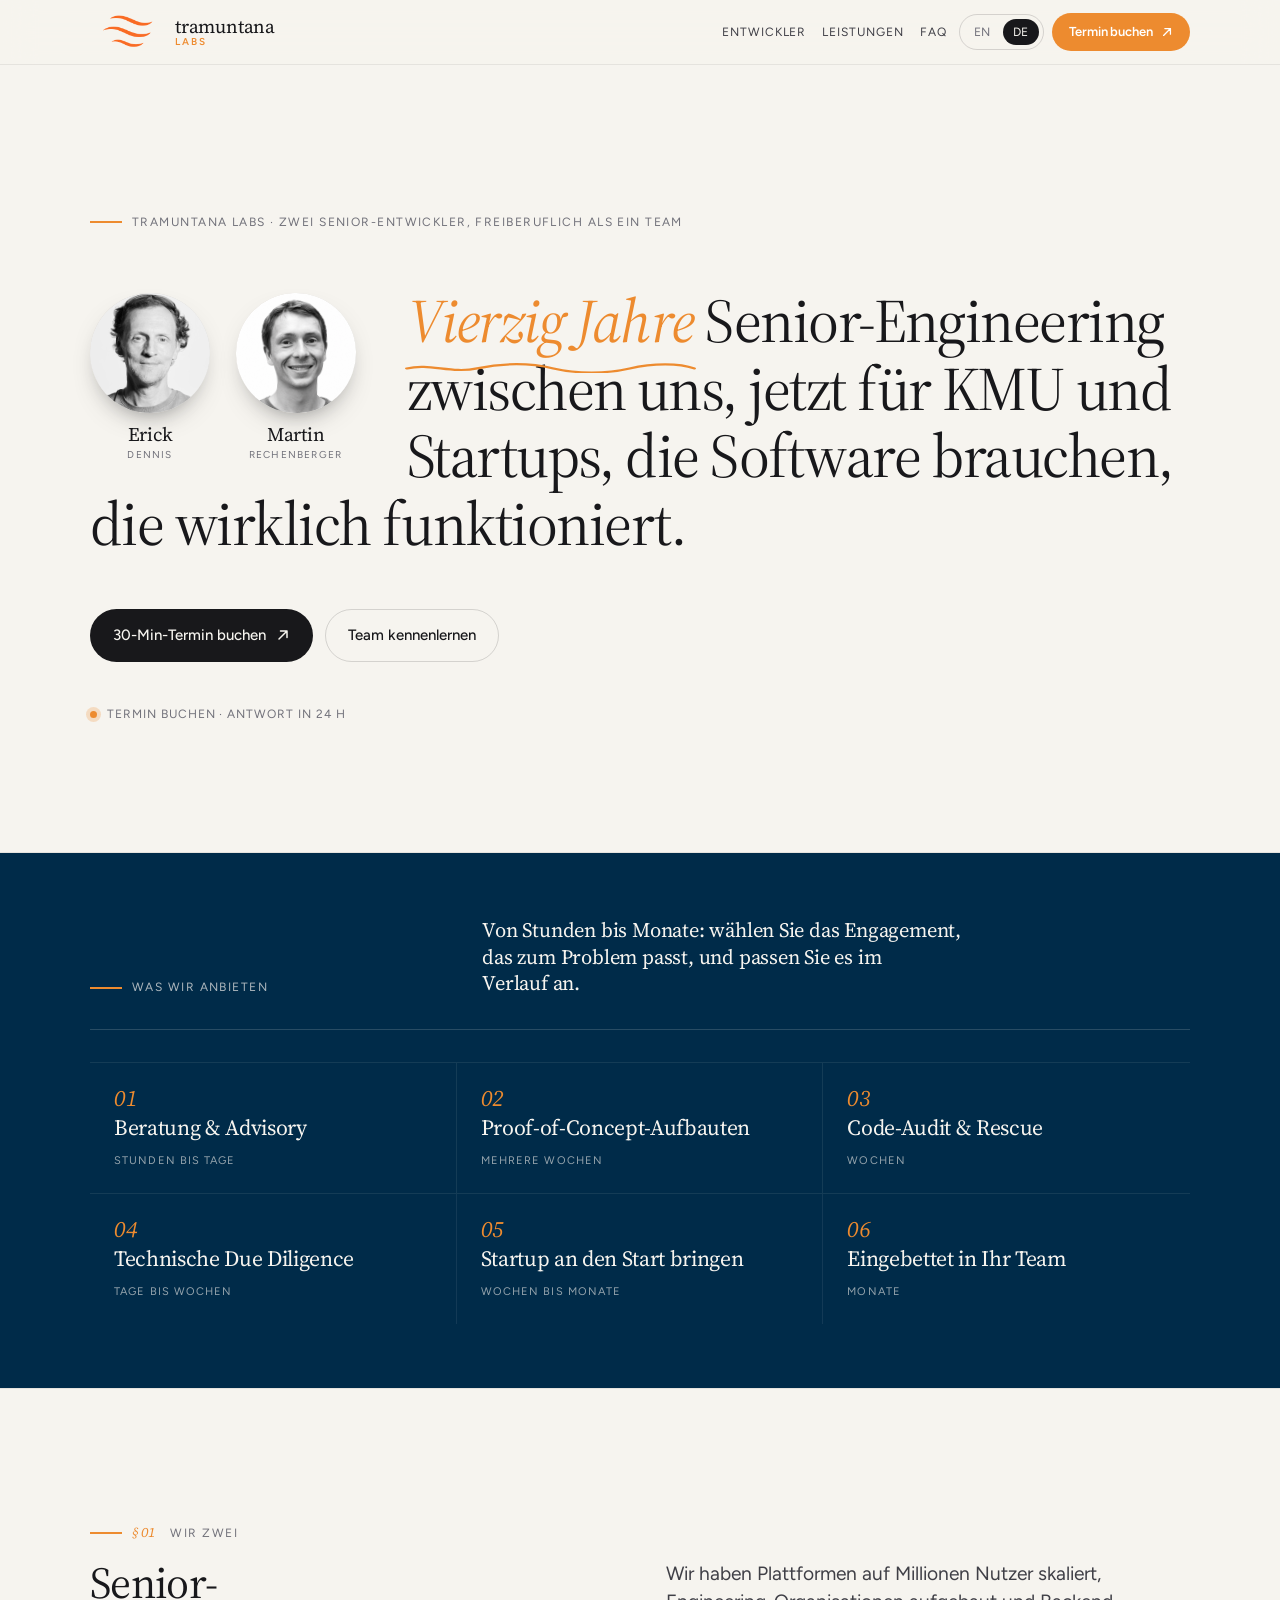
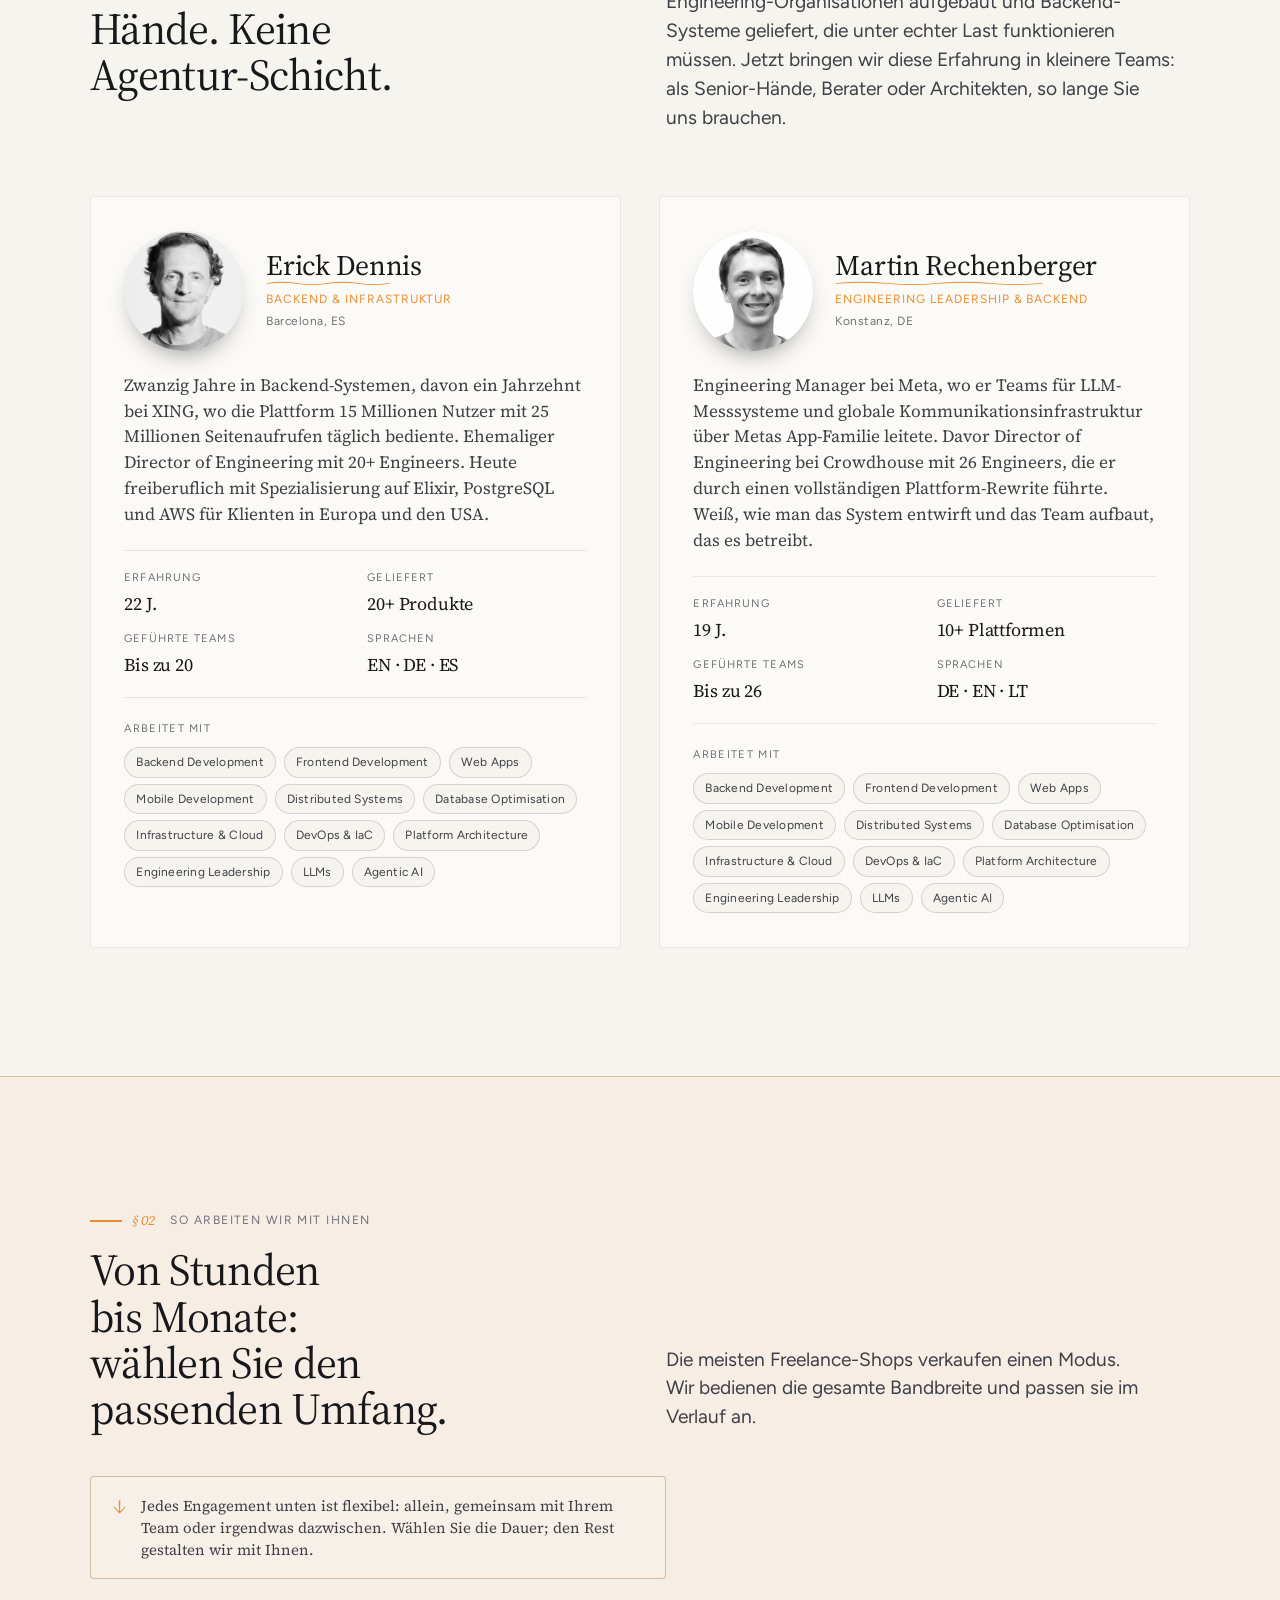
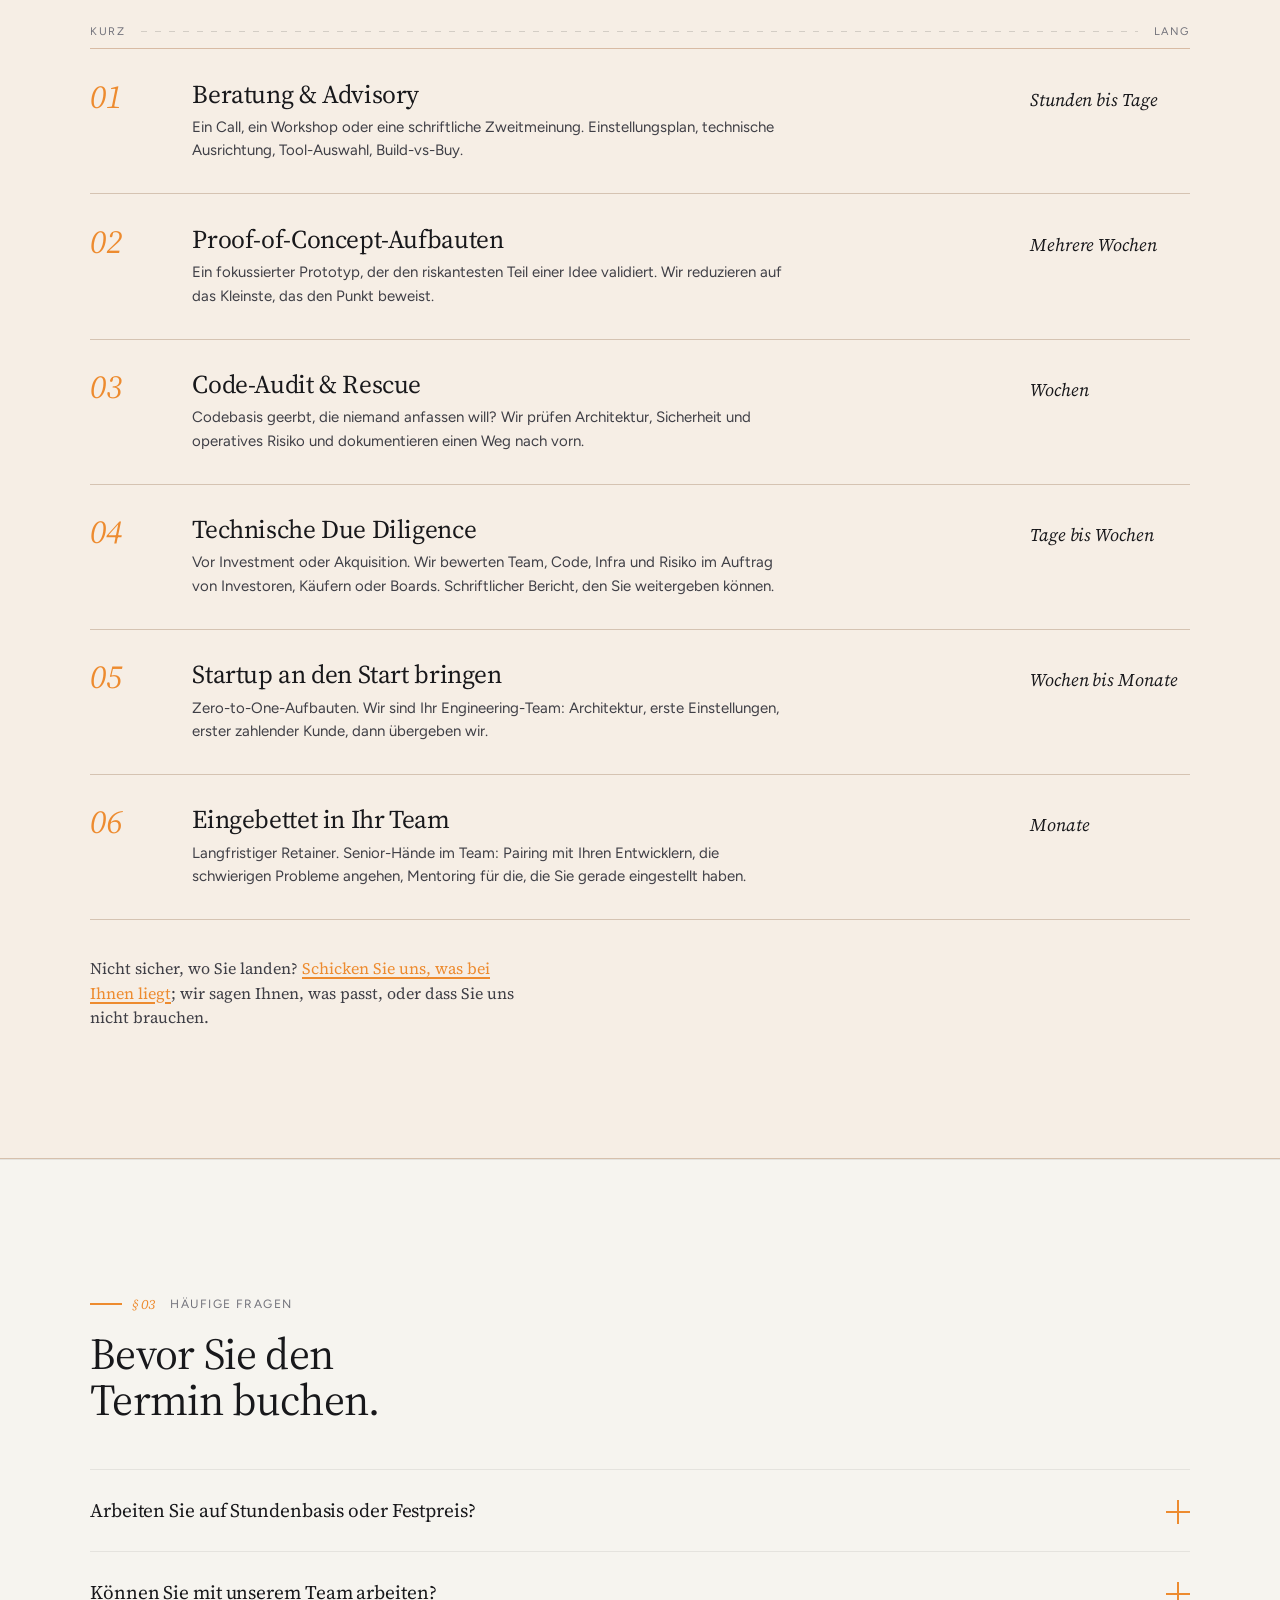
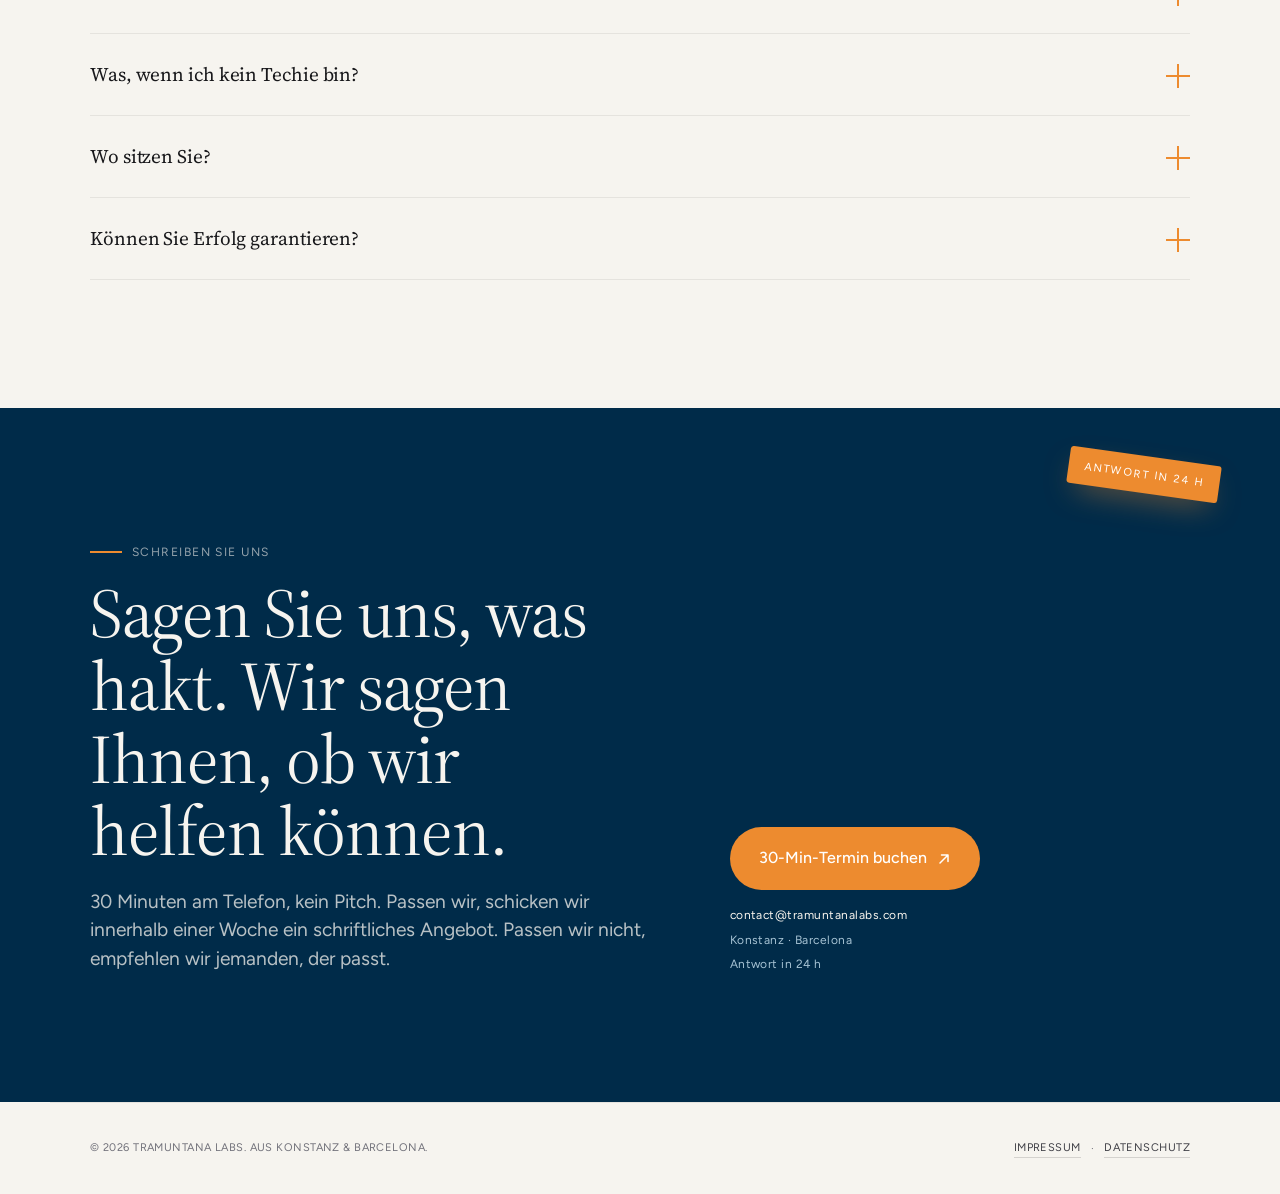
==== de/index.html @ 8592fa6a "Use static HTML instead of JS" ====
<!DOCTYPE html>
<html lang="de" data-theme="light" data-density="regular" data-design="v2" data-dark-tone="mediterranean">
<head>
  <meta charset="UTF-8" />
  <meta name="viewport" content="width=device-width, initial-scale=1.0" />
  <title>Tramuntana Labs — Erick &amp; Martin, Senior-Entwickler für KMU und Startups</title>
  <meta name="description" content="Zwei Senior-Entwickler. Vom fokussierten Audit bis zum langfristigen Retainer, solo oder gemeinsam mit Ihrem Team." />
  <link rel="alternate" hreflang="en" href="https://tramuntanalabs.com/" />
  <link rel="alternate" hreflang="de" href="https://tramuntanalabs.com/de/" />
  <link rel="alternate" hreflang="x-default" href="https://tramuntanalabs.com/" />
  <link rel="icon" href="../favicon.ico" sizes="any" />
  <link rel="icon" type="image/png" sizes="32x32" href="../favicon-32x32.png" />
  <link rel="icon" type="image/png" sizes="16x16" href="../favicon-16x16.png" />
  <link rel="apple-touch-icon" sizes="180x180" href="../apple-touch-icon.png" />
  <link rel="preconnect" href="https://fonts.googleapis.com" />
  <link rel="preconnect" href="https://fonts.gstatic.com" crossorigin />
  <link rel="stylesheet" href="https://fonts.googleapis.com/css2?family=Figtree:wght@400;500;600&amp;family=Source+Serif+4:ital,opsz,wght@0,6..72,300;0,6..72,400;1,6..72,300;1,6..72,400&amp;display=swap" />
  <link rel="stylesheet" href="../styles.css" />
</head>
<body>

<nav class="nav">
  <input type="checkbox" id="nav-toggle" class="nav-toggle-input" />
  <div class="wrap nav-inner">
    <a href="#top" class="brand">
      <span class="brand-mark" aria-hidden="true">
        <img src="../logo.png" alt="" class="brand-logo" />
      </span>
      <span class="brand-wordmark">
        <span class="brand-name">tramuntana</span>
        <span class="brand-sub">Labs</span>
      </span>
    </a>
    <div class="nav-right">
      <a class="nav-link" href="#engineers">Entwickler</a>
      <a class="nav-link" href="#services">Leistungen</a>
      <a class="nav-link" href="#faq">FAQ</a>
      <div class="lang" role="group" aria-label="Sprache">
        <a href="../index.html" hreflang="en" lang="en" class="">en</a>
        <a href="index.html" hreflang="de" lang="de" class="is-active">de</a>
      </div>
      <a class="btn btn-primary" href="https://calendar.proton.me/bookings#Kh6A4mLSkcbogW-XjE4umm7sPW2R3TcdPqa_r0yPIsw=" target="_blank" rel="noopener">
        <span>Termin buchen</span>
        <svg class="arrow" width="14" height="14" viewBox="0 0 14 14" fill="none" aria-hidden="true">
          <path d="M3 11L11 3M11 3H4.5M11 3V9.5" stroke="currentColor" stroke-width="1.5" stroke-linecap="round" stroke-linejoin="round"/>
        </svg>
      </a>
      <label for="nav-toggle" class="nav-burger" aria-label="Menu">
        <span></span><span></span><span></span>
      </label>
    </div>
  </div>
  <div class="nav-mobile-menu">
    <a class="nav-mobile-link" href="#engineers">Entwickler</a>
    <a class="nav-mobile-link" href="#services">Leistungen</a>
    <a class="nav-mobile-link" href="#faq">FAQ</a>
  </div>
</nav>

<section class="hero-e" id="top">
  <div class="wrap">
    <div class="eyebrow">Tramuntana Labs · Zwei Senior-Entwickler, freiberuflich als ein Team</div>
    <div class="hero-e-body">
      <div class="hero-e-people">
        <figure class="hero-e-person">
          <span class="pl-avatar" style="width:120px;height:120px;transform:rotate(3deg)" aria-label="Erick Dennis" title="Erick Dennis">
            <span class="pl-avatar-stripes" aria-hidden="true"></span>
            <span class="pl-avatar-initials" aria-hidden="true">ED</span>
            <img class="pl-avatar-photo pl-avatar-photo--bw" src="../erick-dennis-profile.jpeg" alt="Erick Dennis" />
          </span>
          <figcaption class="hero-e-person-name">
            <span class="hero-e-person-first">Erick</span>
            <span class="hero-e-person-last">Dennis</span>
          </figcaption>
        </figure>
        <figure class="hero-e-person">
          <span class="pl-avatar" style="width:120px;height:120px;transform:rotate(-3deg)" aria-label="Martin Rechenberger" title="Martin Rechenberger">
            <span class="pl-avatar-stripes" aria-hidden="true"></span>
            <span class="pl-avatar-initials" aria-hidden="true">MR</span>
            <img class="pl-avatar-photo" src="../martin-rechenberger.256x256.png" alt="Martin Rechenberger" />
          </span>
          <figcaption class="hero-e-person-name">
            <span class="hero-e-person-first">Martin</span>
            <span class="hero-e-person-last">Rechenberger</span>
          </figcaption>
        </figure>
      </div>
      <h1 class="hero-e-display">
        <span class="accent-scribble">Vierzig Jahre</span><span> Senior-Engineering zwischen uns, jetzt für KMU und Startups, die Software brauchen, die wirklich funktioniert.</span>
      </h1>
      <div class="hero-e-actions">
        <a class="btn btn-primary" href="https://calendar.proton.me/bookings#Kh6A4mLSkcbogW-XjE4umm7sPW2R3TcdPqa_r0yPIsw=" target="_blank" rel="noopener">
          <span>30-Min-Termin buchen</span>
          <svg class="arrow" width="14" height="14" viewBox="0 0 14 14" fill="none" aria-hidden="true">
            <path d="M3 11L11 3M11 3H4.5M11 3V9.5" stroke="currentColor" stroke-width="1.5" stroke-linecap="round" stroke-linejoin="round"/>
          </svg>
        </a>
        <a class="btn btn-ghost" href="#engineers">Team kennenlernen</a>
      </div>
      <div class="hero-foot">
        <span class="dot-live"></span>
        <span>Termin buchen · Antwort in 24 h</span>
      </div>
    </div>
  </div>
</section>

<section class="svc-strip" aria-labelledby="strip-eyebrow">
  <div class="wrap">
    <div class="svc-strip-head">
      <div class="eyebrow svc-strip-eyebrow" id="strip-eyebrow">Was wir anbieten</div>
      <div class="svc-strip-lede">Von Stunden bis Monate: wählen Sie das Engagement, das zum Problem passt, und passen Sie es im Verlauf an.</div>
    </div>
    <ul class="svc-strip-grid">
      <li class="svc-strip-item">
        <span class="svc-strip-num">01</span>
        <span class="svc-strip-title">Beratung &amp; Advisory</span>
        <span class="svc-strip-len">Stunden bis Tage</span>
      </li>
      <li class="svc-strip-item">
        <span class="svc-strip-num">02</span>
        <span class="svc-strip-title">Proof-of-Concept-Aufbauten</span>
        <span class="svc-strip-len">Mehrere Wochen</span>
      </li>
      <li class="svc-strip-item">
        <span class="svc-strip-num">03</span>
        <span class="svc-strip-title">Code-Audit &amp; Rescue</span>
        <span class="svc-strip-len">Wochen</span>
      </li>
      <li class="svc-strip-item">
        <span class="svc-strip-num">04</span>
        <span class="svc-strip-title">Technische Due Diligence</span>
        <span class="svc-strip-len">Tage bis Wochen</span>
      </li>
      <li class="svc-strip-item">
        <span class="svc-strip-num">05</span>
        <span class="svc-strip-title">Startup an den Start bringen</span>
        <span class="svc-strip-len">Wochen bis Monate</span>
      </li>
      <li class="svc-strip-item">
        <span class="svc-strip-num">06</span>
        <span class="svc-strip-title">Eingebettet in Ihr Team</span>
        <span class="svc-strip-len">Monate</span>
      </li>
    </ul>
  </div>
</section>

<section class="section eng-deep" id="engineers">
  <div class="wrap">
    <div class="eyebrow">
      <span class="sec-num">§ 01</span>
      <span>Wir zwei</span>
    </div>
    <div class="eng-deep-head">
      <h2>Senior-Hände. Keine Agentur-Schicht.</h2>
      <p class="lede">Wir haben Plattformen auf Millionen Nutzer skaliert, Engineering-Organisationen aufgebaut und Backend-Systeme geliefert, die unter echter Last funktionieren müssen. Jetzt bringen wir diese Erfahrung in kleinere Teams: als Senior-Hände, Berater oder Architekten, so lange Sie uns brauchen.</p>
    </div>
    <div class="eng-deep-grid">
      <article class="eng-deep-card">
        <header class="eng-deep-header">
          <span class="pl-avatar" style="width:120px;height:120px;transform:rotate(2deg)" aria-label="Erick Dennis" title="Erick Dennis">
            <span class="pl-avatar-stripes" aria-hidden="true"></span>
            <span class="pl-avatar-initials" aria-hidden="true">ED</span>
            <img class="pl-avatar-photo pl-avatar-photo--bw" src="../erick-dennis-profile.jpeg" alt="Erick Dennis" />
          </span>
          <div class="eng-deep-id">
            <h3>Erick Dennis</h3>
            <div class="eng-deep-role">Backend &amp; Infrastruktur</div>
            <div class="eng-deep-loc">Barcelona, ES</div>
          </div>
        </header>
        <p class="eng-deep-bio">Zwanzig Jahre in Backend-Systemen, davon ein Jahrzehnt bei XING, wo die Plattform 15 Millionen Nutzer mit 25 Millionen Seitenaufrufen täglich bediente. Ehemaliger Director of Engineering mit 20+ Engineers. Heute freiberuflich mit Spezialisierung auf Elixir, PostgreSQL und AWS für Klienten in Europa und den USA.</p>
        <dl class="eng-deep-facts">
          <div class="eng-deep-fact">
            <dt>Erfahrung</dt>
            <dd>22 J.</dd>
          </div>
          <div class="eng-deep-fact">
            <dt>Geliefert</dt>
            <dd>20+ Produkte</dd>
          </div>
          <div class="eng-deep-fact">
            <dt>Geführte Teams</dt>
            <dd>Bis zu 20</dd>
          </div>
          <div class="eng-deep-fact">
            <dt>Sprachen</dt>
            <dd>EN · DE · ES</dd>
          </div>
        </dl>
        <div class="eng-deep-skillset">
          <div class="eng-deep-skills-label">Arbeitet mit</div>
          <div class="eng-deep-skills"><span class="skill-chip">Backend Development</span><span class="skill-chip">Frontend Development</span><span class="skill-chip">Web Apps</span><span class="skill-chip">Mobile Development</span><span class="skill-chip">Distributed Systems</span><span class="skill-chip">Database Optimisation</span><span class="skill-chip">Infrastructure &amp; Cloud</span><span class="skill-chip">DevOps &amp; IaC</span><span class="skill-chip">Platform Architecture</span><span class="skill-chip">Engineering Leadership</span><span class="skill-chip">LLMs</span><span class="skill-chip">Agentic AI</span></div>
        </div>
      </article>
      <article class="eng-deep-card">
        <header class="eng-deep-header">
          <span class="pl-avatar" style="width:120px;height:120px;transform:rotate(-2deg)" aria-label="Martin Rechenberger" title="Martin Rechenberger">
            <span class="pl-avatar-stripes" aria-hidden="true"></span>
            <span class="pl-avatar-initials" aria-hidden="true">MR</span>
            <img class="pl-avatar-photo" src="../martin-rechenberger.256x256.png" alt="Martin Rechenberger" />
          </span>
          <div class="eng-deep-id">
            <h3>Martin Rechenberger</h3>
            <div class="eng-deep-role">Engineering Leadership &amp; Backend</div>
            <div class="eng-deep-loc">Konstanz, DE</div>
          </div>
        </header>
        <p class="eng-deep-bio">Engineering Manager bei Meta, wo er Teams für LLM-Messsysteme und globale Kommunikationsinfrastruktur über Metas App-Familie leitete. Davor Director of Engineering bei Crowdhouse mit 26 Engineers, die er durch einen vollständigen Plattform-Rewrite führte. Weiß, wie man das System entwirft und das Team aufbaut, das es betreibt.</p>
        <dl class="eng-deep-facts">
          <div class="eng-deep-fact">
            <dt>Erfahrung</dt>
            <dd>19 J.</dd>
          </div>
          <div class="eng-deep-fact">
            <dt>Geliefert</dt>
            <dd>10+ Plattformen</dd>
          </div>
          <div class="eng-deep-fact">
            <dt>Geführte Teams</dt>
            <dd>Bis zu 26</dd>
          </div>
          <div class="eng-deep-fact">
            <dt>Sprachen</dt>
            <dd>DE · EN · LT</dd>
          </div>
        </dl>
        <div class="eng-deep-skillset">
          <div class="eng-deep-skills-label">Arbeitet mit</div>
          <div class="eng-deep-skills"><span class="skill-chip">Backend Development</span><span class="skill-chip">Frontend Development</span><span class="skill-chip">Web Apps</span><span class="skill-chip">Mobile Development</span><span class="skill-chip">Distributed Systems</span><span class="skill-chip">Database Optimisation</span><span class="skill-chip">Infrastructure &amp; Cloud</span><span class="skill-chip">DevOps &amp; IaC</span><span class="skill-chip">Platform Architecture</span><span class="skill-chip">Engineering Leadership</span><span class="skill-chip">LLMs</span><span class="skill-chip">Agentic AI</span></div>
        </div>
      </article>
    </div>
  </div>
</section>

<section class="section svc-range" id="services">
  <div class="wrap">
    <div class="eyebrow">
      <span class="sec-num">§ 02</span>
      <span>So arbeiten wir mit Ihnen</span>
    </div>
    <div class="svc-range-head">
      <h2>Von Stunden bis Monate: wählen Sie den passenden Umfang.</h2>
      <p class="lede">Die meisten Freelance-Shops verkaufen einen Modus. Wir bedienen die gesamte Bandbreite und passen sie im Verlauf an.</p>
    </div>
    <div class="svc-range-note">
      <span class="svc-range-note-mark" aria-hidden="true">↓</span>
      <span>Jedes Engagement unten ist flexibel: allein, gemeinsam mit Ihrem Team oder irgendwas dazwischen. Wählen Sie die Dauer; den Rest gestalten wir mit Ihnen.</span>
    </div>
    <div class="svc-range-scale" aria-hidden="true">
      <span>Kurz</span>
      <span class="rule"></span>
      <span>Lang</span>
    </div>
    <ol class="svc-range-list">
      <li class="svc-range-item">
        <div class="svc-range-num">01</div>
        <div class="svc-range-body">
          <h3>Beratung &amp; Advisory</h3>
          <p>Ein Call, ein Workshop oder eine schriftliche Zweitmeinung. Einstellungsplan, technische Ausrichtung, Tool-Auswahl, Build-vs-Buy.</p>
        </div>
        <div class="svc-range-meta">
          <span class="svc-range-len">Stunden bis Tage</span>
        </div>
      </li>
      <li class="svc-range-item">
        <div class="svc-range-num">02</div>
        <div class="svc-range-body">
          <h3>Proof-of-Concept-Aufbauten</h3>
          <p>Ein fokussierter Prototyp, der den riskantesten Teil einer Idee validiert. Wir reduzieren auf das Kleinste, das den Punkt beweist.</p>
        </div>
        <div class="svc-range-meta">
          <span class="svc-range-len">Mehrere Wochen</span>
        </div>
      </li>
      <li class="svc-range-item">
        <div class="svc-range-num">03</div>
        <div class="svc-range-body">
          <h3>Code-Audit &amp; Rescue</h3>
          <p>Codebasis geerbt, die niemand anfassen will? Wir prüfen Architektur, Sicherheit und operatives Risiko und dokumentieren einen Weg nach vorn.</p>
        </div>
        <div class="svc-range-meta">
          <span class="svc-range-len">Wochen</span>
        </div>
      </li>
      <li class="svc-range-item">
        <div class="svc-range-num">04</div>
        <div class="svc-range-body">
          <h3>Technische Due Diligence</h3>
          <p>Vor Investment oder Akquisition. Wir bewerten Team, Code, Infra und Risiko im Auftrag von Investoren, Käufern oder Boards. Schriftlicher Bericht, den Sie weitergeben können.</p>
        </div>
        <div class="svc-range-meta">
          <span class="svc-range-len">Tage bis Wochen</span>
        </div>
      </li>
      <li class="svc-range-item">
        <div class="svc-range-num">05</div>
        <div class="svc-range-body">
          <h3>Startup an den Start bringen</h3>
          <p>Zero-to-One-Aufbauten. Wir sind Ihr Engineering-Team: Architektur, erste Einstellungen, erster zahlender Kunde, dann übergeben wir.</p>
        </div>
        <div class="svc-range-meta">
          <span class="svc-range-len">Wochen bis Monate</span>
        </div>
      </li>
      <li class="svc-range-item">
        <div class="svc-range-num">06</div>
        <div class="svc-range-body">
          <h3>Eingebettet in Ihr Team</h3>
          <p>Langfristiger Retainer. Senior-Hände im Team: Pairing mit Ihren Entwicklern, die schwierigen Probleme angehen, Mentoring für die, die Sie gerade eingestellt haben.</p>
        </div>
        <div class="svc-range-meta">
          <span class="svc-range-len">Monate</span>
        </div>
      </li>
    </ol>
    <p class="svc-range-foot">Nicht sicher, wo Sie landen? <a href="#contact">Schicken Sie uns, was bei Ihnen liegt</a>; wir sagen Ihnen, was passt, oder dass Sie uns nicht brauchen.</p>
  </div>
</section>

<section class="section" id="faq">
  <div class="wrap">
    <div class="eyebrow">
      <span class="sec-num">§ 03</span>
      <span>Häufige Fragen</span>
    </div>
    <h2 style="margin-top:16px;max-width:18ch">Bevor Sie den Termin buchen.</h2>
    <div class="faq-list">
      <details class="faq-item">
        <summary class="faq-q">
          <span>Arbeiten Sie auf Stundenbasis oder Festpreis?</span>
          <span class="plus" aria-hidden="true"></span>
        </summary>
        <div class="faq-a">Wir bevorzugen Festpreis bei klar definierten Projekten und einen monatlichen Retainer für laufende Arbeit. Offene Stundenabrechnung machen wir nicht; das ist für niemanden gut.</div>
      </details>
      <details class="faq-item">
        <summary class="faq-q">
          <span>Können Sie mit unserem Team arbeiten?</span>
          <span class="plus" aria-hidden="true"></span>
        </summary>
        <div class="faq-a">Ja. Wir pairen regelmäßig mit internen Entwicklern und helfen oft dabei, den ersten Tech-Lead einzustellen und einzuarbeiten, sobald das Fundament steht.</div>
      </details>
      <details class="faq-item">
        <summary class="faq-q">
          <span>Was, wenn ich kein Techie bin?</span>
          <span class="plus" aria-hidden="true"></span>
        </summary>
        <div class="faq-a">Die meisten unserer Kunden sind es nicht. Wir übersetzen. Sie bekommen verständliche Updates, Festpreise und wöchentliche Demos.</div>
      </details>
      <details class="faq-item">
        <summary class="faq-q">
          <span>Wo sitzen Sie?</span>
          <span class="plus" aria-hidden="true"></span>
        </summary>
        <div class="faq-a">Konstanz und Barcelona. Wir arbeiten remote mit Kunden in Europa, Großbritannien und Nordamerika. Die Zeitzone ist meistens kein Thema.</div>
      </details>
      <details class="faq-item">
        <summary class="faq-q">
          <span>Können Sie Erfolg garantieren?</span>
          <span class="plus" aria-hidden="true"></span>
        </summary>
        <div class="faq-a">Wir nehmen kein Projekt an, das wir nicht liefern können. Falls doch etwas nicht wie geplant läuft, gehören Ihnen sämtlicher Code und alle Dokumente, die bis zu diesem Punkt entstanden sind, und nicht abgerechnete Arbeit erstatten wir.</div>
      </details>
    </div>
  </div>
</section>

<section class="cta" id="contact">
  <span class="cta-stamp">Antwort in 24 h</span>
  <div class="wrap cta-inner">
    <div>
      <div class="eyebrow">Schreiben Sie uns</div>
      <h2 style="margin-top:16px">Sagen Sie uns, was hakt. Wir sagen Ihnen, ob wir helfen können.</h2>
      <p class="lede" style="margin-top:20px">30 Minuten am Telefon, kein Pitch. Passen wir, schicken wir innerhalb einer Woche ein schriftliches Angebot. Passen wir nicht, empfehlen wir jemanden, der passt.</p>
    </div>
    <div class="cta-actions">
      <a class="btn btn-accent" href="https://calendar.proton.me/bookings#Kh6A4mLSkcbogW-XjE4umm7sPW2R3TcdPqa_r0yPIsw=" target="_blank" rel="noopener">
        <span>30-Min-Termin buchen</span>
        <svg class="arrow" width="14" height="14" viewBox="0 0 14 14" fill="none" aria-hidden="true">
          <path d="M3 11L11 3M11 3H4.5M11 3V9.5" stroke="currentColor" stroke-width="1.5" stroke-linecap="round" stroke-linejoin="round"/>
        </svg>
      </a>
      <div class="cta-meta">
        <a href="mailto:contact@tramuntanalabs.com">contact@tramuntanalabs.com</a>
        <span>Konstanz · Barcelona</span>
        <span>Antwort in 24 h</span>
      </div>
    </div>
  </div>
</section>

<footer class="wrap foot">
  <span>© 2026 Tramuntana Labs. Aus Konstanz &amp; Barcelona.</span>
  <span class="foot-links">
    <a href="impressum.html">Impressum</a>
    <span aria-hidden="true">·</span>
    <a href="impressum.html#privacy">Datenschutz</a>
  </span>
</footer>

</body>
</html>
---- styles.css ----
/* Tramuntana Labs — consolidated styles
   Merged from styles.css + styles-v2.css + styles-v3.css.
   Tokens flow from JS via CSS custom properties on :root. */

/* ═══════════════════════════════════════════════════════
   BASE — tokens, typography, layout, nav, buttons, etc.
   ═══════════════════════════════════════════════════════ */

:root {
  --bg: #f6f4ef;
  --bg-elev: #fbfaf6;
  --ink: #18181b;
  --ink-2: #3f3f46;
  --ink-3: #71717a;
  --rule: #1a1a1a14;
  --rule-strong: #1a1a1a28;
  --accent: #ED8B2F;
  --accent-ink: #ffffff;

  --font-serif: "Source Serif 4", "Source Serif Pro", Cambria, Georgia, serif;
  --font-sans: "Figtree", ui-sans-serif, system-ui, -apple-system, sans-serif;
  --font-mono: "Figtree", ui-sans-serif, system-ui, -apple-system, sans-serif;

  --section-y: clamp(80px, 10vw, 144px);
  --gutter: clamp(20px, 4vw, 40px);
  --stack: clamp(16px, 2vw, 24px);
  --maxw: 1180px;

  --t-display: clamp(40px, 7.2vw, 96px);
  --t-h1: clamp(34px, 5.4vw, 64px);
  --t-h2: clamp(28px, 3.6vw, 44px);
  --t-h3: clamp(20px, 2.2vw, 26px);
  --t-body: clamp(16px, 1.15vw, 19px);
  --t-small: 13px;
  --t-eyebrow: 12px;
}

[data-theme="dark"] {
  --bg: #0f0f10;
  --bg-elev: #161618;
  --ink: #f3f1ec;
  --ink-2: #c5c2b8;
  --ink-3: #8a8780;
  --rule: #ffffff14;
  --rule-strong: #ffffff28;
}

[data-density="compact"] {
  --section-y: clamp(56px, 7vw, 96px);
  --stack: clamp(12px, 1.5vw, 18px);
}
[data-density="dense"] {
  --section-y: clamp(40px, 5vw, 72px);
  --stack: clamp(10px, 1.2vw, 14px);
  --t-display: clamp(36px, 5.6vw, 72px);
  --t-h1: clamp(30px, 4.4vw, 52px);
  --t-h2: clamp(24px, 3vw, 36px);
  --t-h3: clamp(18px, 1.9vw, 22px);
  --t-body: clamp(15px, 1.05vw, 17px);
}
[data-density="tight"] {
  --section-y: clamp(28px, 3.6vw, 52px);
  --stack: clamp(8px, .9vw, 12px);
  --gutter: clamp(16px, 3vw, 32px);
  --t-display: clamp(30px, 4.4vw, 56px);
  --t-h1: clamp(26px, 3.4vw, 40px);
  --t-h2: clamp(20px, 2.4vw, 30px);
  --t-h3: clamp(16px, 1.6vw, 20px);
  --t-body: clamp(14px, .95vw, 16px);
  --t-eyebrow: 11px;
}
[data-density="comfy"] {
  --section-y: clamp(100px, 13vw, 184px);
  --stack: clamp(20px, 2.6vw, 32px);
}

[data-density="dense"] .nav-inner { height: 56px; }
[data-density="dense"] .hero { padding: clamp(48px, 6vw, 96px) 0 var(--section-y); }
[data-density="dense"] .svc { min-height: 180px; padding: clamp(20px, 2.2vw, 28px); }
[data-density="dense"] .pain-row { padding: clamp(16px, 1.8vw, 22px) 0; }
[data-density="dense"] .test { padding: clamp(20px, 2vw, 24px); gap: 18px; }
[data-density="dense"] .lede { font-size: clamp(16px, 1.25vw, 19px); }

[data-density="tight"] .nav-inner { height: 48px; }
[data-density="tight"] .brand { font-size: 17px; }
[data-density="tight"] .hero { padding: clamp(32px, 4vw, 64px) 0 var(--section-y); }
[data-density="tight"] .hero .meta { margin-top: clamp(28px, 4vw, 48px) !important; }
[data-density="tight"] .hero .meta-num { font-size: clamp(28px, 2.8vw, 38px); }
[data-density="tight"] .svc { min-height: 0; padding: clamp(16px, 1.8vw, 22px); gap: 10px; }
[data-density="tight"] .svc-foot { padding-top: 12px; gap: 8px 14px; }
[data-density="tight"] .pain-row { padding: clamp(12px, 1.4vw, 16px) 0; grid-template-columns: 48px 1fr auto; gap: 16px; }
[data-density="tight"] .pain-q { font-size: clamp(17px, 1.4vw, 20px); }
[data-density="tight"] .test { padding: 20px; gap: 14px; }
[data-density="tight"] .test-q { font-size: clamp(16px, 1.3vw, 18px); }
[data-density="tight"] .logo { padding: 18px 12px; min-height: 64px; font-size: 16px; }
[data-density="tight"] .faq-q { padding: 14px 0; font-size: clamp(16px, 1.3vw, 19px); }
[data-density="tight"] .btn { padding: 10px 16px; font-size: 14px; }
[data-density="tight"] .lede { font-size: clamp(15px, 1.15vw, 17px); }
[data-density="tight"] .proc-step { padding-top: 14px; }
[data-density="tight"] .eng-portrait { aspect-ratio: 5/4; }
[data-density="tight"] .eng-portrait .initials { font-size: clamp(56px, 7vw, 96px); }

* { box-sizing: border-box; }
html, body { margin: 0; padding: 0; }
body {
  background: var(--bg);
  color: var(--ink);
  font-family: var(--font-sans);
  font-size: var(--t-body);
  line-height: 1.55;
  -webkit-font-smoothing: antialiased;
  text-rendering: optimizeLegibility;
  transition: background-color .25s ease, color .25s ease;
}

a { color: inherit; text-decoration: none; }
button { font: inherit; color: inherit; }

.wrap { max-width: var(--maxw); margin: 0 auto; padding: 0 var(--gutter); }
.section { padding: var(--section-y) 0; border-top: 1px solid var(--rule); }
.section:first-of-type { border-top: 0; }

.eyebrow {
  font-family: var(--font-mono);
  font-size: var(--t-eyebrow);
  letter-spacing: .12em;
  text-transform: uppercase;
  color: var(--ink-3);
  display: inline-flex; align-items: center; gap: 10px;
}
.eyebrow::before {
  content: ""; width: 24px; height: 1px; background: var(--ink-3);
}

h1, h2, h3, .display {
  font-family: var(--font-serif);
  font-weight: 400;
  letter-spacing: -0.015em;
  line-height: 1.05;
  margin: 0;
  text-wrap: balance;
}
.display { font-size: var(--t-display); line-height: 0.98; letter-spacing: -0.025em; }
h1 { font-size: var(--t-h1); }
h2 { font-size: var(--t-h2); }
h3 { font-size: var(--t-h3); line-height: 1.2; letter-spacing: -0.01em; }
p { margin: 0; color: var(--ink-2); text-wrap: pretty; }

.lede { font-size: clamp(18px, 1.5vw, 22px); color: var(--ink-2); max-width: 56ch; line-height: 1.5; }

.accent { color: var(--accent); }
em.accent, .accent em { font-style: italic; }

/* ── Nav ──────────────────────────────────────────────────── */
.nav {
  position: sticky; top: 0; z-index: 50;
  background: color-mix(in oklab, var(--bg) 78%, transparent);
  backdrop-filter: blur(16px) saturate(140%);
  -webkit-backdrop-filter: blur(16px) saturate(140%);
  border-bottom: 1px solid var(--rule);
}
.nav-inner {
  display: flex; align-items: center; justify-content: space-between;
  height: 64px; gap: 16px;
}
.brand { display: flex; align-items: center; gap: 10px; text-decoration: none; }
.brand-mark { display: inline-flex; align-items: center; }
.brand-logo { height: 75px; width: auto; display: block; }
.brand-wordmark { display: flex; flex-direction: column; line-height: 1; gap: 1px; }
.brand-name { font-family: var(--font-serif); font-size: 19px; font-weight: 400; color: var(--ink); letter-spacing: -0.01em; }
.brand-sub  { font-family: var(--font-sans); font-size: 10px; font-weight: 600; color: var(--accent); letter-spacing: 0.2em; text-transform: uppercase; }
.nav-right { display: flex; align-items: center; gap: 8px; }

.lang {
  display: inline-flex; align-items: center; gap: 2px;
  font-family: var(--font-mono); font-size: 12px;
  padding: 4px; border: 1px solid var(--rule-strong); border-radius: 999px;
}
.lang a {
  display: inline-block; padding: 4px 10px; border-radius: 999px;
  color: var(--ink-3); text-decoration: none;
  letter-spacing: .04em; text-transform: uppercase;
  transition: background .15s ease, color .15s ease;
}
.lang a.is-active { background: var(--ink); color: var(--bg); }
.lang a:hover:not(.is-active) { color: var(--ink); }

/* ── Buttons ──────────────────────────────────────────────── */
.btn {
  display: inline-flex; align-items: center; gap: 10px;
  padding: 14px 22px; border-radius: 999px;
  font-family: var(--font-sans); font-size: 15px; font-weight: 500;
  border: 1px solid transparent; cursor: pointer;
  white-space: nowrap;
  transition: transform .15s ease, background .15s ease, color .15s ease, border-color .15s ease;
}
.btn-primary { background: var(--ink); color: var(--bg); }
.btn-primary:hover { transform: translateY(-1px); }
.btn-ghost { background: transparent; color: var(--ink); border-color: var(--rule-strong); }
.btn-ghost:hover { background: var(--ink); color: var(--bg); border-color: var(--ink); }
.btn-accent { background: var(--accent); color: var(--accent-ink); }
.btn-accent:hover { transform: translateY(-1px); filter: brightness(1.06); }
.btn .arrow { transition: transform .2s ease; }
.btn:hover .arrow { transform: translate(3px, -3px); }

/* ── Hero ─────────────────────────────────────────────────── */
.hero { padding: clamp(72px, 10vw, 140px) 0 var(--section-y); border: 0; }
.hero-grid { display: grid; grid-template-columns: 1.2fr .8fr; gap: clamp(32px, 5vw, 80px); align-items: end; }
.hero h1 { font-size: var(--t-display); line-height: .98; letter-spacing: -0.025em; }
.hero .meta { display: flex; gap: clamp(24px, 4vw, 56px); flex-wrap: wrap; }
.hero .meta-item { display: flex; flex-direction: column; gap: 4px; }
.hero .meta-num { font-family: var(--font-serif); font-size: clamp(36px, 4vw, 52px); line-height: 1; }
.hero .meta-lbl { font-family: var(--font-mono); font-size: 11px; letter-spacing: .1em; text-transform: uppercase; color: var(--ink-3); }

.hero-actions { display: flex; gap: 12px; flex-wrap: wrap; align-items: center; }
.hero-foot { display: flex; gap: 8px; align-items: center; color: var(--ink-3); font-size: 13px; }
.dot-live { width: 7px; height: 7px; border-radius: 999px; background: #2dbf6e; box-shadow: 0 0 0 4px #2dbf6e22; animation: pulse 2s ease-in-out infinite; }
@keyframes pulse { 0%,100% { box-shadow: 0 0 0 4px #2dbf6e22; } 50% { box-shadow: 0 0 0 8px #2dbf6e10; } }

/* ── Services ─────────────────────────────────────────────── */
.svc-grid {
  display: grid; grid-template-columns: repeat(2, 1fr);
  gap: 1px; background: var(--rule); margin-top: clamp(32px, 4vw, 56px);
  border: 1px solid var(--rule);
}
.svc {
  background: var(--bg); padding: clamp(24px, 2.6vw, 36px);
  display: flex; flex-direction: column; gap: 14px; min-height: 220px;
  position: relative;
}
.svc-num { font-family: var(--font-mono); font-size: 12px; color: var(--ink-3); letter-spacing: .08em; }
.svc h3 { font-size: clamp(22px, 1.9vw, 28px); }
.svc p { font-size: 15px; line-height: 1.55; }
.svc-foot { margin-top: auto; padding-top: 16px; font-family: var(--font-mono); font-size: 11px; color: var(--accent); letter-spacing: .08em; text-transform: uppercase; display: flex; flex-wrap: wrap; gap: 12px 18px; }

/* ── FAQ ──────────────────────────────────────────────────── */
.faq-list { display: grid; gap: 0; margin-top: clamp(28px, 3.6vw, 48px); border-top: 1px solid var(--rule); }
details.faq-item { border-bottom: 1px solid var(--rule); }
summary.faq-q {
  width: 100%; list-style: none; background: transparent; border: 0; cursor: pointer;
  display: grid; grid-template-columns: 1fr auto; align-items: center; gap: 24px;
  padding: clamp(20px, 2vw, 26px) 0; text-align: left;
  font-family: var(--font-serif); font-size: clamp(18px, 1.5vw, 22px); letter-spacing: -.005em; color: var(--ink);
}
summary.faq-q::-webkit-details-marker { display: none; }
summary.faq-q .plus { width: 24px; height: 24px; position: relative; flex-shrink: 0; }
summary.faq-q .plus::before, summary.faq-q .plus::after {
  content: ""; position: absolute; inset: 50% 0 auto 0; height: 1px; background: var(--ink);
  transition: transform .25s ease;
}
summary.faq-q .plus::after { transform: rotate(90deg); }
details.faq-item[open] summary.faq-q .plus::after { transform: rotate(0); }
.faq-a {
  color: var(--ink-2); font-size: 16px; line-height: 1.55; max-width: 64ch;
  padding: 0 0 24px;
}

/* ── CTA ──────────────────────────────────────────────────── */
.cta {
  background: var(--ink); color: var(--bg); padding: var(--section-y) 0;
  border: 0;
}
.cta-inner { display: grid; grid-template-columns: 1.1fr .9fr; gap: clamp(40px, 6vw, 88px); align-items: end; }
.cta h2 { font-size: clamp(40px, 5.4vw, 72px); color: var(--bg); }
.cta .eyebrow { color: color-mix(in oklab, var(--bg) 60%, transparent); }
.cta .eyebrow::before { background: color-mix(in oklab, var(--bg) 60%, transparent); }
.cta p { color: color-mix(in oklab, var(--bg) 75%, transparent); max-width: 48ch; }
.cta-actions { display: flex; flex-direction: column; gap: 16px; }
.cta-actions .btn-accent { align-self: flex-start; padding: 18px 28px; font-size: 16px; }
.cta-meta { display: flex; flex-direction: column; gap: 6px; font-family: var(--font-mono); font-size: 12px; color: color-mix(in oklab, var(--bg) 60%, transparent); letter-spacing: .04em; }
.cta-meta a:hover { color: var(--bg); }

/* ── Footer ───────────────────────────────────────────────── */
.foot {
  padding-block: 36px; font-family: var(--font-mono); font-size: 11px;
  color: var(--ink-3); letter-spacing: .04em; text-transform: uppercase;
  display: flex; gap: 24px; justify-content: space-between; flex-wrap: wrap;
  border-top: 1px solid var(--rule);
}

/* ── Responsive ───────────────────────────────────────────── */
@media (max-width: 880px) {
  .hero-grid { grid-template-columns: 1fr; gap: 32px; }
  .svc-grid { grid-template-columns: 1fr; }
  .cta-inner { grid-template-columns: 1fr; gap: 32px; }
}
@media (max-width: 560px) {
  .hero h1, .display { font-size: clamp(40px, 11vw, 64px); }
  .nav-inner { height: 56px; }

  .lang { font-size: 11px; }
}


/* ═══════════════════════════════════════════════════════
   V2 — dynamic editorial additions
   ═══════════════════════════════════════════════════════ */

[data-design="v2"] {
  --accent-soft: color-mix(in oklab, var(--accent) 16%, var(--bg));
  --accent-deep: color-mix(in oklab, var(--accent) 75%, #000);
}

/* ── Section eyebrow numeral ─────────────────────────── */
.sec-num {
  font-family: var(--font-serif);
  font-style: italic;
  color: var(--accent);
  font-size: 1.15em;
  margin-right: 6px;
  font-weight: 400;
  letter-spacing: -.01em;
  white-space: nowrap;
}

/* ── Hand-drawn squiggle underline on accent words ─────── */
.accent-scribble {
  position: relative;
  font-style: italic;
  color: var(--accent);
  white-space: nowrap;
  padding-bottom: .12em;
}
.accent-scribble::after {
  content: "";
  position: absolute;
  left: -1%; right: -1%;
  bottom: -.04em;
  height: .18em;
  background-color: var(--accent);
  -webkit-mask: url("data:image/svg+xml;utf8,<svg xmlns='http://www.w3.org/2000/svg' viewBox='0 0 200 12' preserveAspectRatio='none' fill='none' stroke='black' stroke-width='2.4' stroke-linecap='round'><path d='M2 7 C 18 1, 32 13, 50 7 S 86 1, 102 7 S 138 13, 154 7 S 188 1, 198 7'/></svg>") no-repeat center / 100% 100%;
          mask: url("data:image/svg+xml;utf8,<svg xmlns='http://www.w3.org/2000/svg' viewBox='0 0 200 12' preserveAspectRatio='none' fill='none' stroke='black' stroke-width='2.4' stroke-linecap='round'><path d='M2 7 C 18 1, 32 13, 50 7 S 86 1, 102 7 S 138 13, 154 7 S 188 1, 198 7'/></svg>") no-repeat center / 100% 100%;
  pointer-events: none;
}

/* ── Tilted stamp ─────────────────────────────────────── */
.stamp {
  display: inline-flex; align-items: center; gap: 8px;
  background: var(--accent); color: #fff;
  font-family: var(--font-mono);
  font-size: 11px; font-weight: 500;
  letter-spacing: .14em; text-transform: uppercase;
  padding: 10px 16px;
  border-radius: 3px;
  box-shadow:
    0 0 0 1px color-mix(in oklab, #000 8%, transparent),
    0 12px 28px -10px color-mix(in oklab, var(--accent) 60%, transparent);
  transform: rotate(-6deg);
  position: relative;
  align-self: flex-start;
}

/* ── Engineer name squiggle ────────────────────────────── */
[data-design="v2"] .eng h3 {
  display: inline-block;
  position: relative;
  padding-bottom: .12em;
}
[data-design="v2"] .eng h3::after {
  content: "";
  position: absolute;
  left: 0; right: 18%;
  bottom: -.06em;
  height: .14em;
  background-color: var(--accent);
  -webkit-mask: url("data:image/svg+xml;utf8,<svg xmlns='http://www.w3.org/2000/svg' viewBox='0 0 200 10' preserveAspectRatio='none' fill='none' stroke='black' stroke-width='2.2' stroke-linecap='round'><path d='M2 6 Q 24 0 48 6 T 96 6 T 144 6 T 192 6'/></svg>") no-repeat center / 100% 100%;
          mask: url("data:image/svg+xml;utf8,<svg xmlns='http://www.w3.org/2000/svg' viewBox='0 0 200 10' preserveAspectRatio='none' fill='none' stroke='black' stroke-width='2.2' stroke-linecap='round'><path d='M2 6 Q 24 0 48 6 T 96 6 T 144 6 T 192 6'/></svg>") no-repeat center / 100% 100%;
}
[data-design="v2"] .eng-portrait {
  background: linear-gradient(140deg, var(--bg-elev) 0%, color-mix(in oklab, var(--accent) 8%, var(--bg-elev)) 100%);
}
[data-design="v2"] .eng-portrait .initials {
  color: color-mix(in oklab, var(--accent) 28%, var(--ink-3));
}

/* ── CTA stamp ────────────────────────────────────────── */
[data-design="v2"] .cta { position: relative; overflow: hidden; }
.cta-stamp {
  position: absolute;
  top: clamp(24px, 4vw, 48px); right: clamp(20px, 5vw, 60px);
  transform: rotate(8deg);
  background: var(--accent);
  color: #fff;
  font-family: var(--font-mono);
  font-size: 11px; letter-spacing: .14em;
  text-transform: uppercase;
  padding: 10px 16px;
  border-radius: 3px;
  box-shadow: 0 12px 30px -10px color-mix(in oklab, var(--accent) 60%, transparent);
  z-index: 2;
}
[data-design="v2"] .cta .btn-accent { background: var(--accent); color: #fff; }
[data-design="v2"] .cta .btn-accent:hover { filter: brightness(1.08); }

/* ── Nav CTA and eyebrow accents ────────────────────────── */
[data-design="v2"] .nav .btn-primary {
  background: var(--accent); color: #fff;
}
[data-design="v2"] .nav .btn-primary:hover { filter: brightness(1.06); transform: translateY(-1px); }

[data-design="v2"] .eyebrow::before {
  background: var(--accent);
  width: 32px; height: 2px;
}

[data-design="v2"] .faq-q .plus::before,
[data-design="v2"] .faq-q .plus::after {
  background: var(--accent);
  height: 2px;
}

[data-design="v2"] .dot-live { background: var(--accent); box-shadow: 0 0 0 4px color-mix(in oklab, var(--accent) 24%, transparent); }
@keyframes pl-pulse {
  0%,100% { box-shadow: 0 0 0 4px color-mix(in oklab, var(--accent) 24%, transparent); }
  50%     { box-shadow: 0 0 0 9px color-mix(in oklab, var(--accent) 10%, transparent); }
}
[data-design="v2"] .dot-live { animation: pl-pulse 2.2s ease-in-out infinite; }

[data-design="v2"] .svc-num { color: var(--accent); }


/* ═══════════════════════════════════════════════════════
   V3 — engineer-led landing: avatar, hero-e, deep cards,
   services strip, services range, dark slab tokens
   ═══════════════════════════════════════════════════════ */

.foot-links {
  display: inline-flex;
  align-items: center;
  gap: 10px;
}
.foot-links a {
  color: var(--ink-2);
  text-decoration: none;
  border-bottom: 1px solid var(--rule-strong);
  padding-bottom: 1px;
}
.foot-links a:hover { color: var(--accent); border-bottom-color: var(--accent); }

.nav .btn-primary {
  padding: 8px 16px;
  font-size: 13px;
  font-weight: 600;
  letter-spacing: -.005em;
  gap: 8px;
}
.nav .btn-primary .arrow {
  width: 12px;
  height: 12px;
}

.nav-link {
  font-family: var(--font-mono);
  font-size: 12px;
  letter-spacing: .08em;
  text-transform: uppercase;
  color: var(--ink-2);
  text-decoration: none;
  padding: 8px 4px;
}
.nav-link:hover { color: var(--accent); }
@media (max-width: 720px) {
  .nav-link { display: none; }
}

/* ── Mobile nav (checkbox, no JS) ─────────────────────── */
.nav-toggle-input {
  position: absolute;
  width: 1px; height: 1px; padding: 0; margin: -1px;
  overflow: hidden; clip: rect(0, 0, 0, 0); white-space: nowrap; border: 0;
}
.nav-burger {
  display: none;
  flex-direction: column;
  justify-content: center;
  gap: 5px;
  background: none;
  border: none;
  cursor: pointer;
  padding: 8px;
  color: var(--ink);
  flex-shrink: 0;
}
.nav-burger span {
  display: block;
  width: 20px;
  height: 1.5px;
  background: currentColor;
  transition: opacity .15s ease, transform .15s ease;
}
#nav-toggle:checked + .wrap .nav-burger span:nth-child(1) { transform: translateY(6.5px) rotate(45deg); }
#nav-toggle:checked + .wrap .nav-burger span:nth-child(2) { opacity: 0; }
#nav-toggle:checked + .wrap .nav-burger span:nth-child(3) { transform: translateY(-6.5px) rotate(-45deg); }

.nav-mobile-menu {
  display: none;
  flex-direction: column;
  border-top: 1px solid var(--rule);
  padding: 4px 0 8px;
}
#nav-toggle:checked ~ .nav-mobile-menu { display: flex; }
.nav-mobile-link {
  font-family: var(--font-sans);
  font-size: 15px;
  font-weight: 500;
  color: var(--ink-2);
  text-decoration: none;
  padding: 13px var(--gutter);
  border-bottom: 1px solid var(--rule);
  transition: color .15s ease;
}
.nav-mobile-link:last-child { border-bottom: none; }
.nav-mobile-link:hover { color: var(--accent); }

@media (max-width: 720px) {
  .nav-burger { display: flex; }
}

/* ── Round avatar placeholder ──────────────────────────── */
.pl-avatar {
  position: relative;
  display: inline-flex;
  align-items: center;
  justify-content: center;
  border-radius: 50%;
  overflow: hidden;
  flex-shrink: 0;
  background:
    radial-gradient(circle at 30% 28%,
      color-mix(in oklab, var(--accent) 12%, var(--bg-elev)) 0%,
      var(--bg-elev) 60%,
      color-mix(in oklab, var(--ink) 6%, var(--bg-elev)) 100%);
  box-shadow:
    0 0 0 1px var(--rule-strong) inset,
    0 12px 28px -16px color-mix(in oklab, var(--ink) 70%, transparent);
  isolation: isolate;
}
.pl-avatar-stripes {
  position: absolute; inset: 0;
  background-image: repeating-linear-gradient(
    -38deg,
    transparent 0 7px,
    color-mix(in oklab, var(--ink) 6%, transparent) 7px 8px
  );
  opacity: .35;
  z-index: 0;
}
.pl-avatar-initials {
  position: relative;
  z-index: 1;
  font-family: var(--font-serif);
  font-style: italic;
  font-weight: 500;
  color: color-mix(in oklab, var(--accent) 70%, var(--ink));
  letter-spacing: -.02em;
  font-size: calc(min(100cqh, 100cqw) * .38);
  line-height: 1;
}
.pl-avatar { container-type: size; }
.pl-avatar-photo {
  position: absolute;
  inset: 0;
  width: 100%;
  height: 100%;
  object-fit: cover;
  z-index: 1;
}

.pl-avatar-photo--bw {
  filter: grayscale(100%);
}

.pl-avatar-tag {
  position: absolute;
  z-index: 2;
  left: 50%;
  bottom: 7%;
  transform: translateX(-50%);
  font-family: var(--font-mono);
  font-size: 8px;
  letter-spacing: .14em;
  text-transform: uppercase;
  color: color-mix(in oklab, var(--ink) 55%, transparent);
  background: color-mix(in oklab, var(--bg) 88%, transparent);
  padding: 2px 6px;
  border-radius: 999px;
  border: 1px solid var(--rule);
  white-space: nowrap;
}

/* ── Hero E ─────────────────────────────────────────────── */
.hero-e {
  position: relative;
  padding: clamp(80px, 11vw, 160px) 0 clamp(88px, 10vw, 144px);
  border-bottom: 1px solid var(--rule);
}
.hero-e-body {
  margin-top: clamp(36px, 4.4vw, 56px);
}
.hero-e-people {
  float: left;
  display: flex;
  gap: clamp(14px, 2vw, 26px);
  margin: 6px clamp(28px, 4vw, 56px) clamp(16px, 2vw, 24px) 0;
  shape-outside: margin-box;
}
.hero-e-person {
  display: flex;
  flex-direction: column;
  align-items: center;
  gap: 12px;
  margin: 0;
}
.hero-e-person-name {
  display: flex;
  flex-direction: column;
  align-items: center;
  gap: 3px;
  text-align: center;
}
.hero-e-person-first {
  font-family: var(--font-serif);
  font-size: clamp(18px, 1.5vw, 22px);
  letter-spacing: -.015em;
  color: var(--ink);
  line-height: 1;
}
.hero-e-person-last {
  font-family: var(--font-mono);
  font-size: 10px;
  letter-spacing: .12em;
  text-transform: uppercase;
  color: var(--ink-3);
}

.hero-e-display {
  font-family: var(--font-serif);
  font-size: clamp(34px, 4.8vw, 64px);
  line-height: 1.1;
  letter-spacing: -.025em;
  margin: 0;
  text-wrap: pretty;
}

.hero-e-actions {
  position: relative;
  display: flex;
  flex-wrap: wrap;
  gap: 12px;
  align-items: center;
  margin-top: clamp(32px, 4vw, 52px);
  clear: left;
}
.hero-e-actions .scribble {
  display: none;
}

.hero-e .hero-foot {
  margin-top: clamp(28px, 3.4vw, 44px);
  display: flex; align-items: center; gap: 10px;
  font-family: var(--font-mono);
  font-size: 12px;
  letter-spacing: .08em;
  text-transform: uppercase;
  color: var(--ink-3);
}

/* ── Engineers deep ─────────────────────────────────────── */
.eng-deep-head {
  display: grid;
  grid-template-columns: 1fr 1fr;
  gap: clamp(24px, 4vw, 64px);
  margin-top: 16px;
}
.eng-deep-head h2 { max-width: 16ch; margin: 0; }
.eng-deep-head .lede { align-self: end; max-width: 44ch; }

.eng-deep-grid {
  display: grid;
  grid-template-columns: 1fr 1fr;
  gap: clamp(24px, 3vw, 40px);
  margin-top: clamp(40px, 5vw, 64px);
}
.eng-deep-card {
  background: var(--bg-elev);
  border: 1px solid var(--rule);
  border-radius: 4px;
  padding: clamp(24px, 2.6vw, 36px);
  display: flex;
  flex-direction: column;
  gap: 22px;
  min-width: 0;
}

.eng-deep-header {
  display: grid;
  grid-template-columns: auto minmax(0, 1fr);
  gap: 22px;
  align-items: center;
}
.eng-deep-id { min-width: 0; }
.eng-deep-id h3 {
  position: relative;
  display: inline-block;
  font-family: var(--font-serif);
  font-size: clamp(24px, 2.2vw, 32px);
  line-height: 1.05;
  letter-spacing: -.01em;
  margin: 0 0 6px;
  padding-bottom: .12em;
}
.eng-deep-id h3::after {
  content: "";
  position: absolute;
  left: 0; right: 18%;
  bottom: -.06em;
  height: .14em;
  background-color: var(--accent);
  -webkit-mask: url("data:image/svg+xml;utf8,<svg xmlns='http://www.w3.org/2000/svg' viewBox='0 0 200 10' preserveAspectRatio='none' fill='none' stroke='black' stroke-width='2.2' stroke-linecap='round'><path d='M2 6 Q 24 0 48 6 T 96 6 T 144 6 T 192 6'/></svg>") no-repeat center / 100% 100%;
          mask: url("data:image/svg+xml;utf8,<svg xmlns='http://www.w3.org/2000/svg' viewBox='0 0 200 10' preserveAspectRatio='none' fill='none' stroke='black' stroke-width='2.2' stroke-linecap='round'><path d='M2 6 Q 24 0 48 6 T 96 6 T 144 6 T 192 6'/></svg>") no-repeat center / 100% 100%;
}
.eng-deep-role {
  font-family: var(--font-mono);
  font-size: 12px;
  letter-spacing: .08em;
  text-transform: uppercase;
  color: var(--accent);
}
.eng-deep-loc {
  font-family: var(--font-mono);
  font-size: 12px;
  letter-spacing: .04em;
  color: var(--ink-3);
  margin-top: 4px;
}

.eng-deep-bio {
  font-family: var(--font-serif);
  font-size: clamp(17px, 1.35vw, 20px);
  line-height: 1.5;
  color: var(--ink-2);
  margin: 0;
  text-wrap: pretty;
}

.eng-deep-facts {
  display: grid;
  grid-template-columns: 1fr 1fr;
  gap: 12px 24px;
  margin: 0;
  padding: 18px 0;
  border-top: 1px solid var(--rule);
  border-bottom: 1px solid var(--rule);
}
.eng-deep-fact { display: flex; flex-direction: column; gap: 4px; }
.eng-deep-fact dt {
  font-family: var(--font-mono);
  font-size: 11px;
  letter-spacing: .1em;
  text-transform: uppercase;
  color: var(--ink-3);
}
.eng-deep-fact dd {
  margin: 0;
  font-family: var(--font-serif);
  font-size: clamp(18px, 1.4vw, 22px);
  letter-spacing: -.01em;
  color: var(--ink);
}

.eng-deep-skillset { display: flex; flex-direction: column; gap: 10px; }
.eng-deep-skills-label {
  font-family: var(--font-mono);
  font-size: 11px;
  letter-spacing: .12em;
  text-transform: uppercase;
  color: var(--ink-3);
}
.eng-deep-skills {
  display: flex;
  flex-wrap: wrap;
  gap: 6px 8px;
}
.skill-chip {
  font-family: var(--font-mono);
  font-size: 12px;
  letter-spacing: .02em;
  color: var(--ink-2);
  background: var(--bg);
  border: 1px solid var(--rule-strong);
  border-radius: 999px;
  padding: 5px 11px;
  white-space: nowrap;
}

/* ── Services range ────────────────────────────────────── */
.svc-range-head {
  display: grid;
  grid-template-columns: 1fr 1fr;
  gap: clamp(24px, 4vw, 64px);
  margin-top: 16px;
}
.svc-range-head h2 { max-width: 18ch; margin: 0; }
.svc-range-head .lede { align-self: end; max-width: 44ch; }

.svc-range-note {
  display: flex;
  align-items: flex-start;
  gap: 14px;
  margin: clamp(28px, 4vw, 44px) 0 clamp(16px, 2vw, 24px);
  padding: 18px 22px;
  border: 1px solid color-mix(in oklab, var(--accent) 30%, var(--rule-strong));
  border-radius: 4px;
  background: color-mix(in oklab, var(--accent) 4%, var(--bg));
  font-family: var(--font-serif);
  font-size: clamp(15px, 1.15vw, 18px);
  line-height: 1.45;
  color: var(--ink-2);
  max-width: 72ch;
}
.svc-range-note-mark {
  font-family: var(--font-serif);
  font-style: italic;
  font-size: 1.4em;
  line-height: 1;
  color: var(--accent);
  flex-shrink: 0;
}

.svc-range-scale {
  margin: clamp(28px, 4vw, 44px) 0 8px;
  display: grid;
  grid-template-columns: auto 1fr auto;
  gap: 16px;
  align-items: center;
  font-family: var(--font-mono);
  font-size: 11px;
  letter-spacing: .14em;
  text-transform: uppercase;
  color: var(--ink-3);
}
.svc-range-scale .rule {
  height: 1px;
  background-image: linear-gradient(
    to right,
    var(--rule-strong) 0,
    var(--rule-strong) 6px,
    transparent 6px,
    transparent 14px
  );
  background-size: 14px 1px;
}

.svc-range-list {
  list-style: none;
  margin: 0;
  padding: 0;
  border-top: 1px solid var(--rule-strong);
}
.svc-range-item {
  display: grid;
  grid-template-columns: 64px 1fr 160px;
  gap: clamp(20px, 3vw, 40px);
  padding: clamp(22px, 2.4vw, 32px) 0;
  border-bottom: 1px solid var(--rule);
  align-items: start;
  transition: background .2s ease;
}
.svc-range-item:hover { background: color-mix(in oklab, var(--accent) 4%, var(--bg)); }
.svc-range-num {
  font-family: var(--font-serif);
  font-style: italic;
  font-size: clamp(28px, 2.6vw, 36px);
  color: var(--accent);
  line-height: 1;
  letter-spacing: -.02em;
}
.svc-range-body h3 {
  font-family: var(--font-serif);
  font-size: clamp(22px, 2vw, 30px);
  letter-spacing: -.015em;
  margin: 0 0 8px;
  line-height: 1.1;
  color: var(--ink);
}
.svc-range-body p {
  margin: 0;
  font-size: clamp(15px, 1.1vw, 17px);
  line-height: 1.55;
  color: var(--ink-2);
  max-width: 60ch;
}
.svc-range-meta {
  display: flex;
  flex-direction: column;
  align-items: flex-start;
  gap: 6px;
  padding-top: 6px;
}
.svc-range-len {
  font-family: var(--font-serif);
  font-style: italic;
  font-size: clamp(17px, 1.4vw, 21px);
  color: var(--ink);
  letter-spacing: -.005em;
  white-space: nowrap;
}

.svc-range-foot {
  margin-top: clamp(24px, 3vw, 36px);
  font-family: var(--font-serif);
  font-size: clamp(16px, 1.25vw, 19px);
  color: var(--ink-2);
  max-width: 60ch;
}
.svc-range-foot a {
  color: var(--accent);
  text-decoration: underline;
  text-decoration-thickness: 1.5px;
  text-underline-offset: 3px;
}

.svc-range {
  background: color-mix(in oklab, var(--accent) 6%, var(--bg));
  border-top: 1px solid color-mix(in oklab, var(--accent) 18%, var(--rule-strong));
  border-bottom: 1px solid color-mix(in oklab, var(--accent) 18%, var(--rule-strong));
}
.svc-range .svc-range-item:hover {
  background: color-mix(in oklab, var(--accent) 12%, var(--bg));
}
.svc-range .svc-range-list { border-top-color: color-mix(in oklab, var(--accent) 24%, var(--rule-strong)); }
.svc-range .svc-range-item { border-bottom-color: color-mix(in oklab, var(--accent) 14%, var(--rule-strong)); }

.eng-deep { border-top: 1px solid var(--rule); }
.section#faq { border-top: 1px solid var(--rule); }

/* ── Dark slab tokens (Mediterranean default) ─────────── */
:root {
  --slab-bg: oklch(0.28 0.07 245);
  --slab-fg: oklch(0.96 0.01 90);
  --slab-muted: oklch(0.78 0.03 235);
  --slab-rule: oklch(1 0 0 / 0.12);
}
[data-dark-tone="mediterranean"] {
  --slab-bg: oklch(0.28 0.07 245);
  --slab-fg: oklch(0.97 0.01 90);
  --slab-muted: oklch(0.80 0.04 235);
  --slab-rule: oklch(1 0 0 / 0.12);
}
[data-dark-tone="deep-sea"] {
  --slab-bg: oklch(0.30 0.06 215);
  --slab-fg: oklch(0.97 0.01 90);
  --slab-muted: oklch(0.82 0.04 210);
  --slab-rule: oklch(1 0 0 / 0.12);
}
[data-dark-tone="indigo-night"] {
  --slab-bg: oklch(0.24 0.08 270);
  --slab-fg: oklch(0.96 0.01 90);
  --slab-muted: oklch(0.78 0.04 265);
  --slab-rule: oklch(1 0 0 / 0.12);
}
[data-dark-tone="charcoal"] {
  --slab-bg: oklch(0.26 0.006 80);
  --slab-fg: oklch(0.97 0.01 90);
  --slab-muted: oklch(0.78 0 0);
  --slab-rule: oklch(1 0 0 / 0.10);
}
[data-dark-tone="plum"] {
  --slab-bg: oklch(0.28 0.07 330);
  --slab-fg: oklch(0.97 0.01 90);
  --slab-muted: oklch(0.80 0.04 330);
  --slab-rule: oklch(1 0 0 / 0.12);
}

.cta {
  background: var(--slab-bg);
  color: var(--slab-fg);
}
.cta-meta { color: var(--slab-muted) !important; }
.cta-meta a { color: var(--slab-fg); }
.cta-meta a:hover { color: var(--slab-fg); }
[data-design="v2"] .cta .btn-accent { background: var(--accent); color: #fff; }

/* ── Services strip ─────────────────────────────────────── */
.svc-strip {
  background: var(--slab-bg);
  color: var(--slab-fg);
  padding: clamp(40px, 5vw, 64px) 0;
  position: relative;
  overflow: hidden;
}
.svc-strip-head {
  display: grid;
  grid-template-columns: minmax(140px, 1fr) 2fr;
  gap: clamp(20px, 3vw, 48px);
  align-items: end;
  padding-bottom: clamp(20px, 3vw, 32px);
  border-bottom: 1px solid color-mix(in oklab, var(--bg) 16%, transparent);
}
.svc-strip-eyebrow { color: color-mix(in oklab, var(--bg) 70%, transparent); }
.svc-strip-eyebrow::before { background: var(--accent) !important; }
.svc-strip-lede {
  font-family: var(--font-serif);
  font-size: clamp(18px, 1.6vw, 24px);
  line-height: 1.3;
  letter-spacing: -.01em;
  color: var(--bg);
  max-width: 50ch;
  text-wrap: pretty;
}
.svc-strip-grid {
  list-style: none;
  margin: clamp(20px, 3vw, 32px) 0 0;
  padding: 0;
  display: grid;
  grid-template-columns: repeat(3, 1fr);
  gap: 0;
  border-top: 1px solid color-mix(in oklab, var(--bg) 8%, transparent);
}
.svc-strip-item {
  display: grid;
  grid-template-rows: auto 1fr auto;
  gap: 6px;
  padding: clamp(18px, 2vw, 24px) clamp(16px, 2vw, 24px);
  border-right: 1px solid color-mix(in oklab, var(--bg) 8%, transparent);
  border-bottom: 1px solid color-mix(in oklab, var(--bg) 8%, transparent);
  transition: background .2s ease;
}
.svc-strip-item:hover { background: color-mix(in oklab, var(--bg) 4%, transparent); }
.svc-strip-item:nth-child(3n) { border-right: 0; }
.svc-strip-item:nth-last-child(-n+3) { border-bottom: 0; }
.svc-strip-num {
  font-family: var(--font-serif);
  font-style: italic;
  font-size: clamp(20px, 1.8vw, 26px);
  color: var(--accent);
  line-height: 1;
  letter-spacing: -.02em;
}
.svc-strip-title {
  font-family: var(--font-serif);
  font-size: clamp(20px, 1.7vw, 26px);
  line-height: 1.1;
  letter-spacing: -.015em;
  color: var(--bg);
}
.svc-strip-len {
  font-family: var(--font-mono);
  font-size: 11px;
  letter-spacing: .1em;
  text-transform: uppercase;
  color: color-mix(in oklab, var(--bg) 60%, transparent);
  margin-top: 6px;
}

/* ── Responsive ───────────────────────────────────────── */
@media (max-width: 880px) {
  .svc-strip-head { grid-template-columns: 1fr; align-items: start; }
  .svc-strip-grid { grid-template-columns: repeat(2, 1fr); }
  .svc-strip-item:nth-child(3n) { border-right: 1px solid color-mix(in oklab, var(--bg) 8%, transparent); }
  .svc-strip-item:nth-child(2n) { border-right: 0; }
  .svc-strip-item:nth-last-child(-n+3) { border-bottom: 1px solid color-mix(in oklab, var(--bg) 8%, transparent); }
  .svc-strip-item:nth-last-child(-n+2) { border-bottom: 0; }

  .eng-deep-head,
  .svc-range-head { grid-template-columns: 1fr; }
  .eng-deep-grid { grid-template-columns: 1fr; }
  .svc-range-item {
    grid-template-columns: 48px 1fr;
    gap: 16px 20px;
  }
  .svc-range-meta {
    grid-column: 1 / -1;
    flex-direction: row;
    gap: 16px;
    align-items: center;
    padding-top: 0;
  }
  .hero-e-people {
    float: none;
    margin: 0 0 clamp(24px, 4vw, 36px) 0;
    justify-content: flex-start;
  }
  .hero-e-display { font-size: clamp(32px, 7vw, 48px); }
}
@media (max-width: 560px) {
  .svc-strip-grid { grid-template-columns: 1fr; }
  .svc-strip-item { border-right: 0 !important; border-bottom: 1px solid color-mix(in oklab, var(--bg) 8%, transparent) !important; }
  .svc-strip-item:last-child { border-bottom: 0 !important; }

  .eng-deep-card { padding: 22px; }
  .eng-deep-header {
    grid-template-columns: 1fr;
    gap: 16px;
    justify-items: start;
  }
  .eng-deep-header .pl-avatar { width: 88px !important; height: 88px !important; }
  .eng-deep-id h3 { font-size: 24px; }
  .eng-deep-facts { grid-template-columns: 1fr; }

  .nav .btn-primary { padding: 12px 16px; font-size: 13px; }
  .brand-mark { display: none; }
}
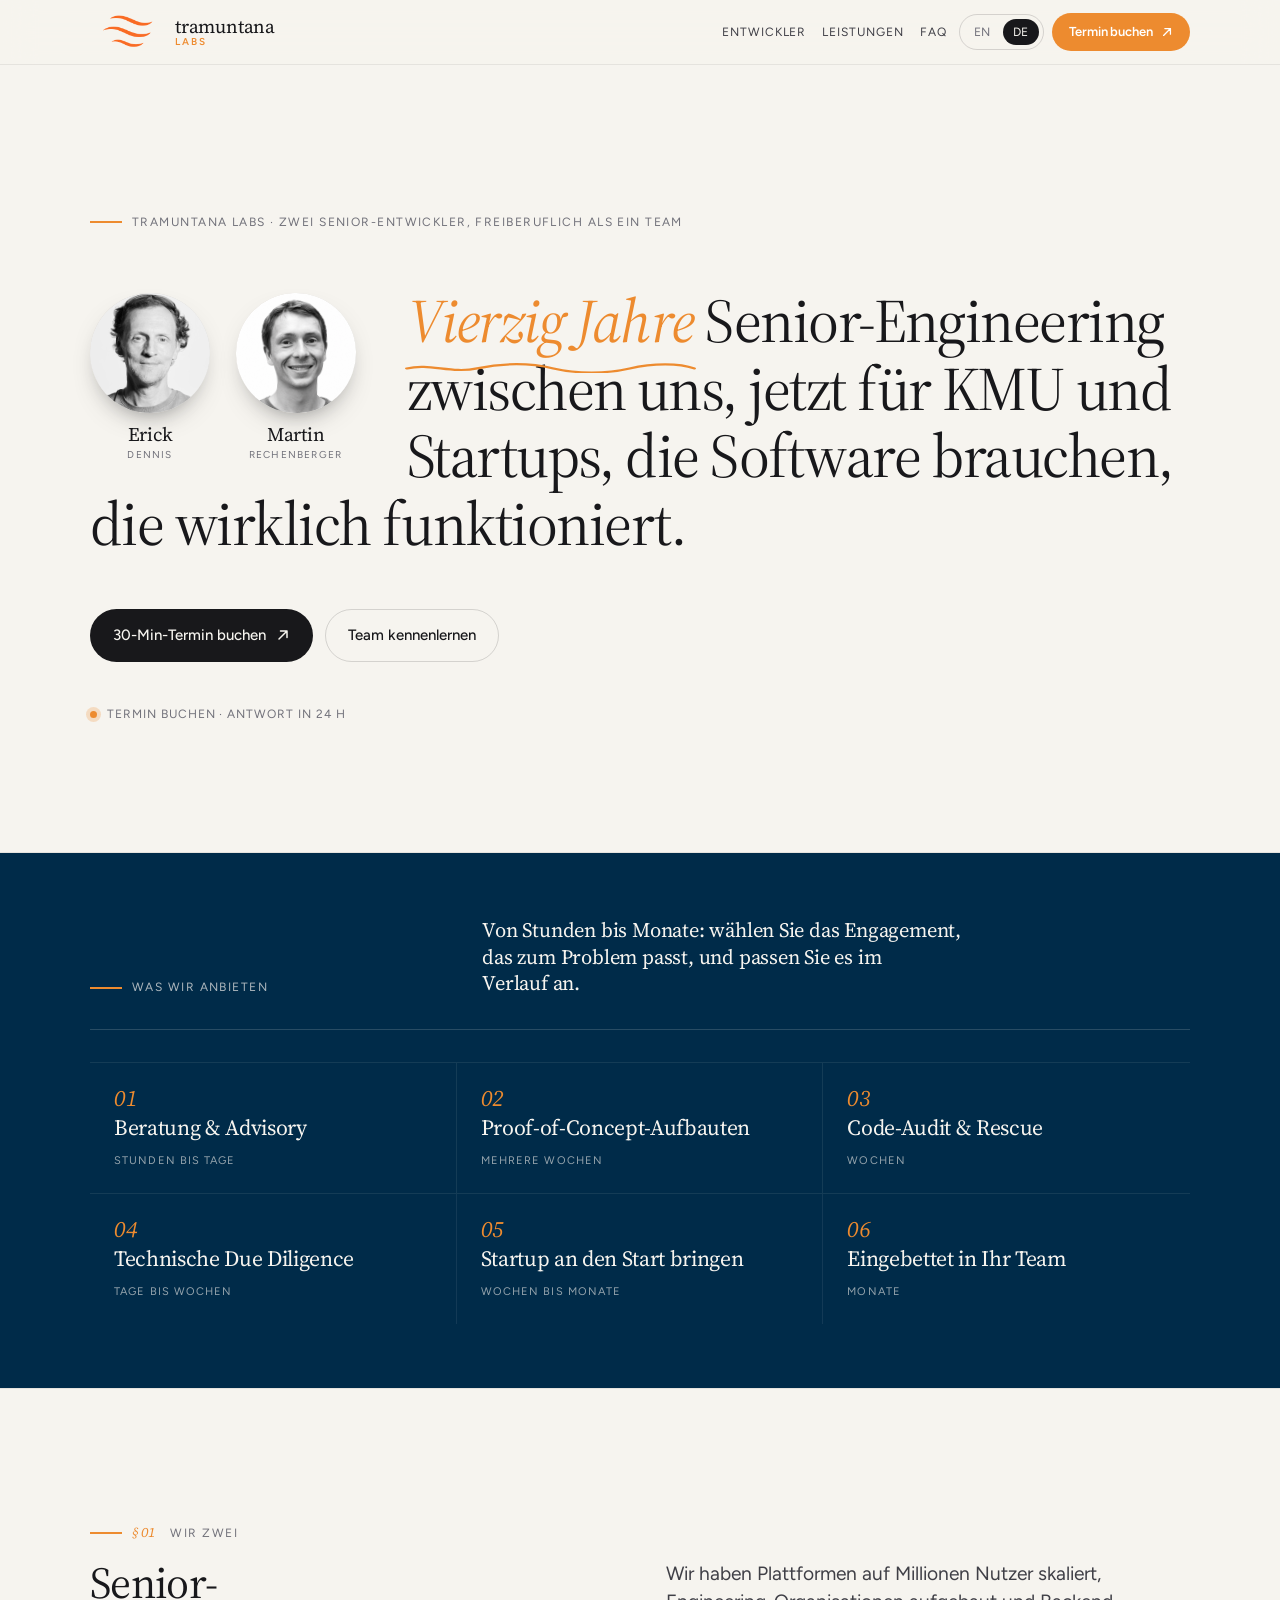
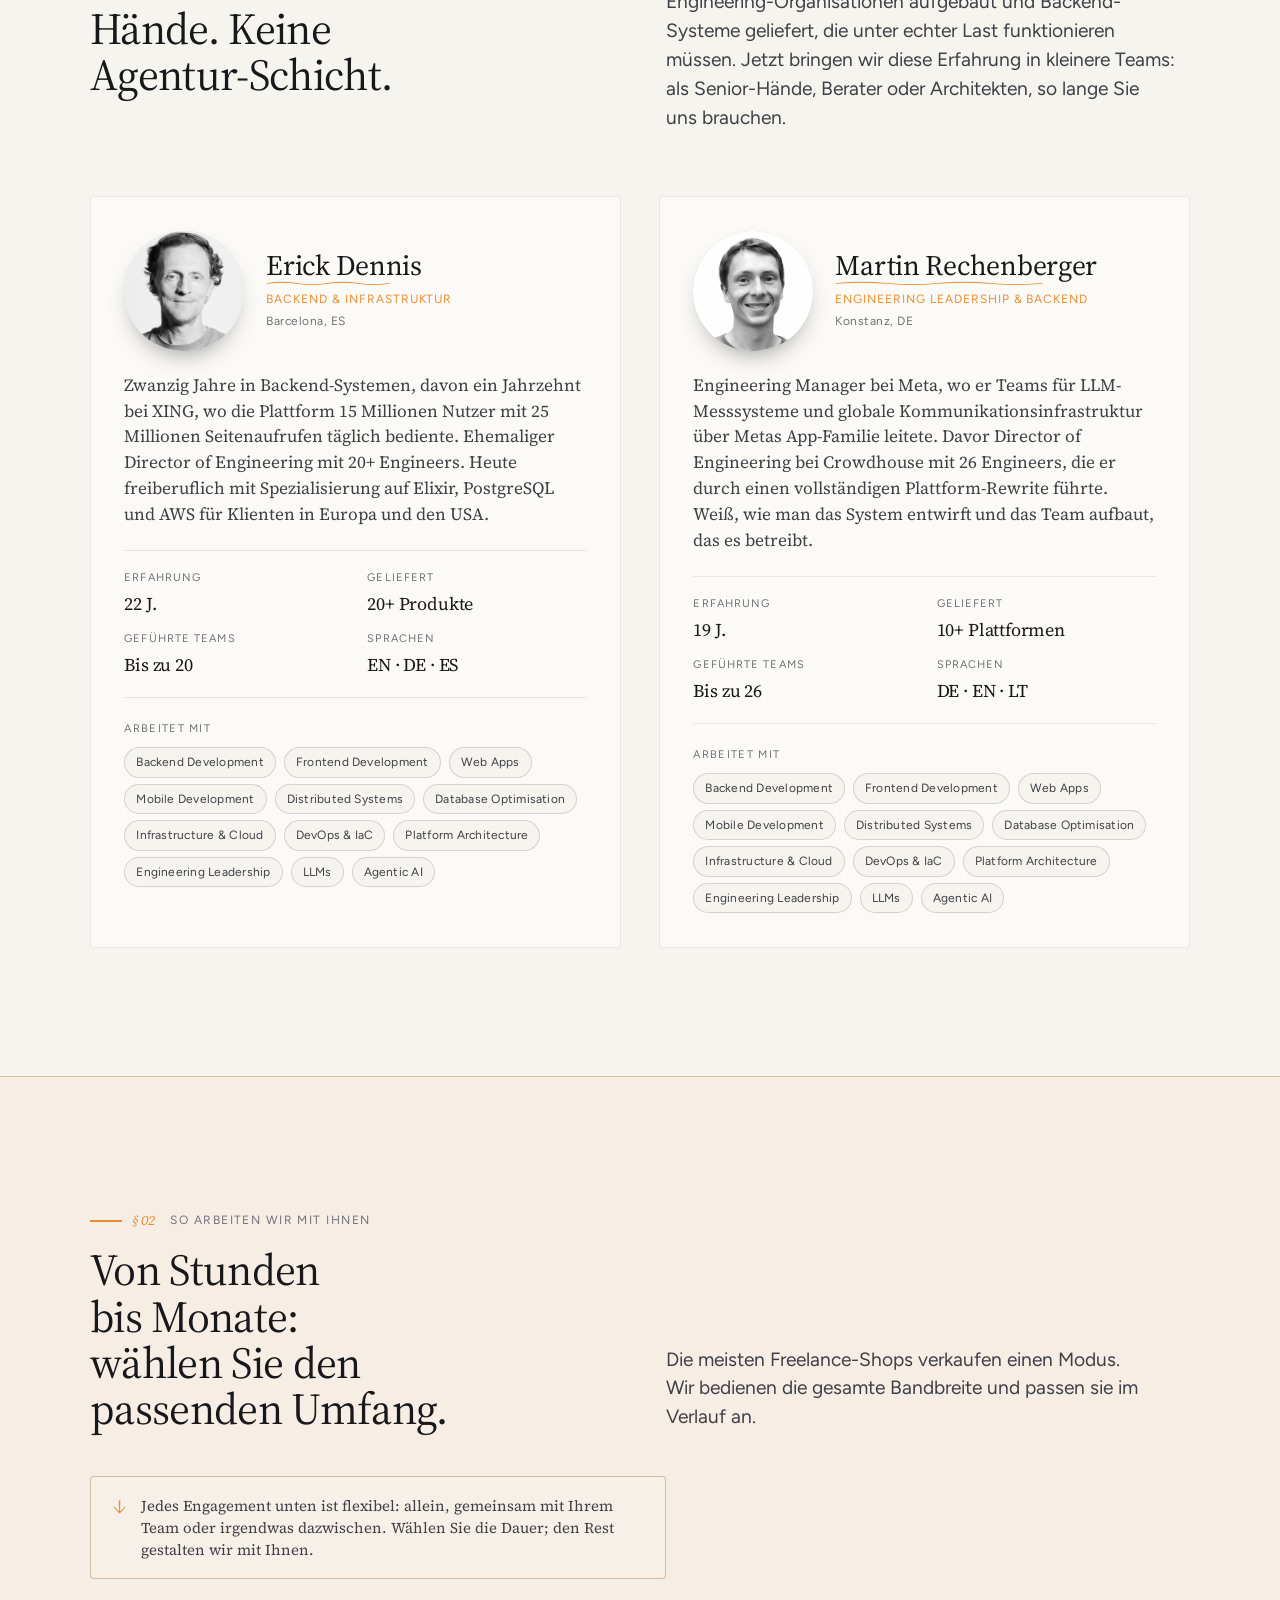
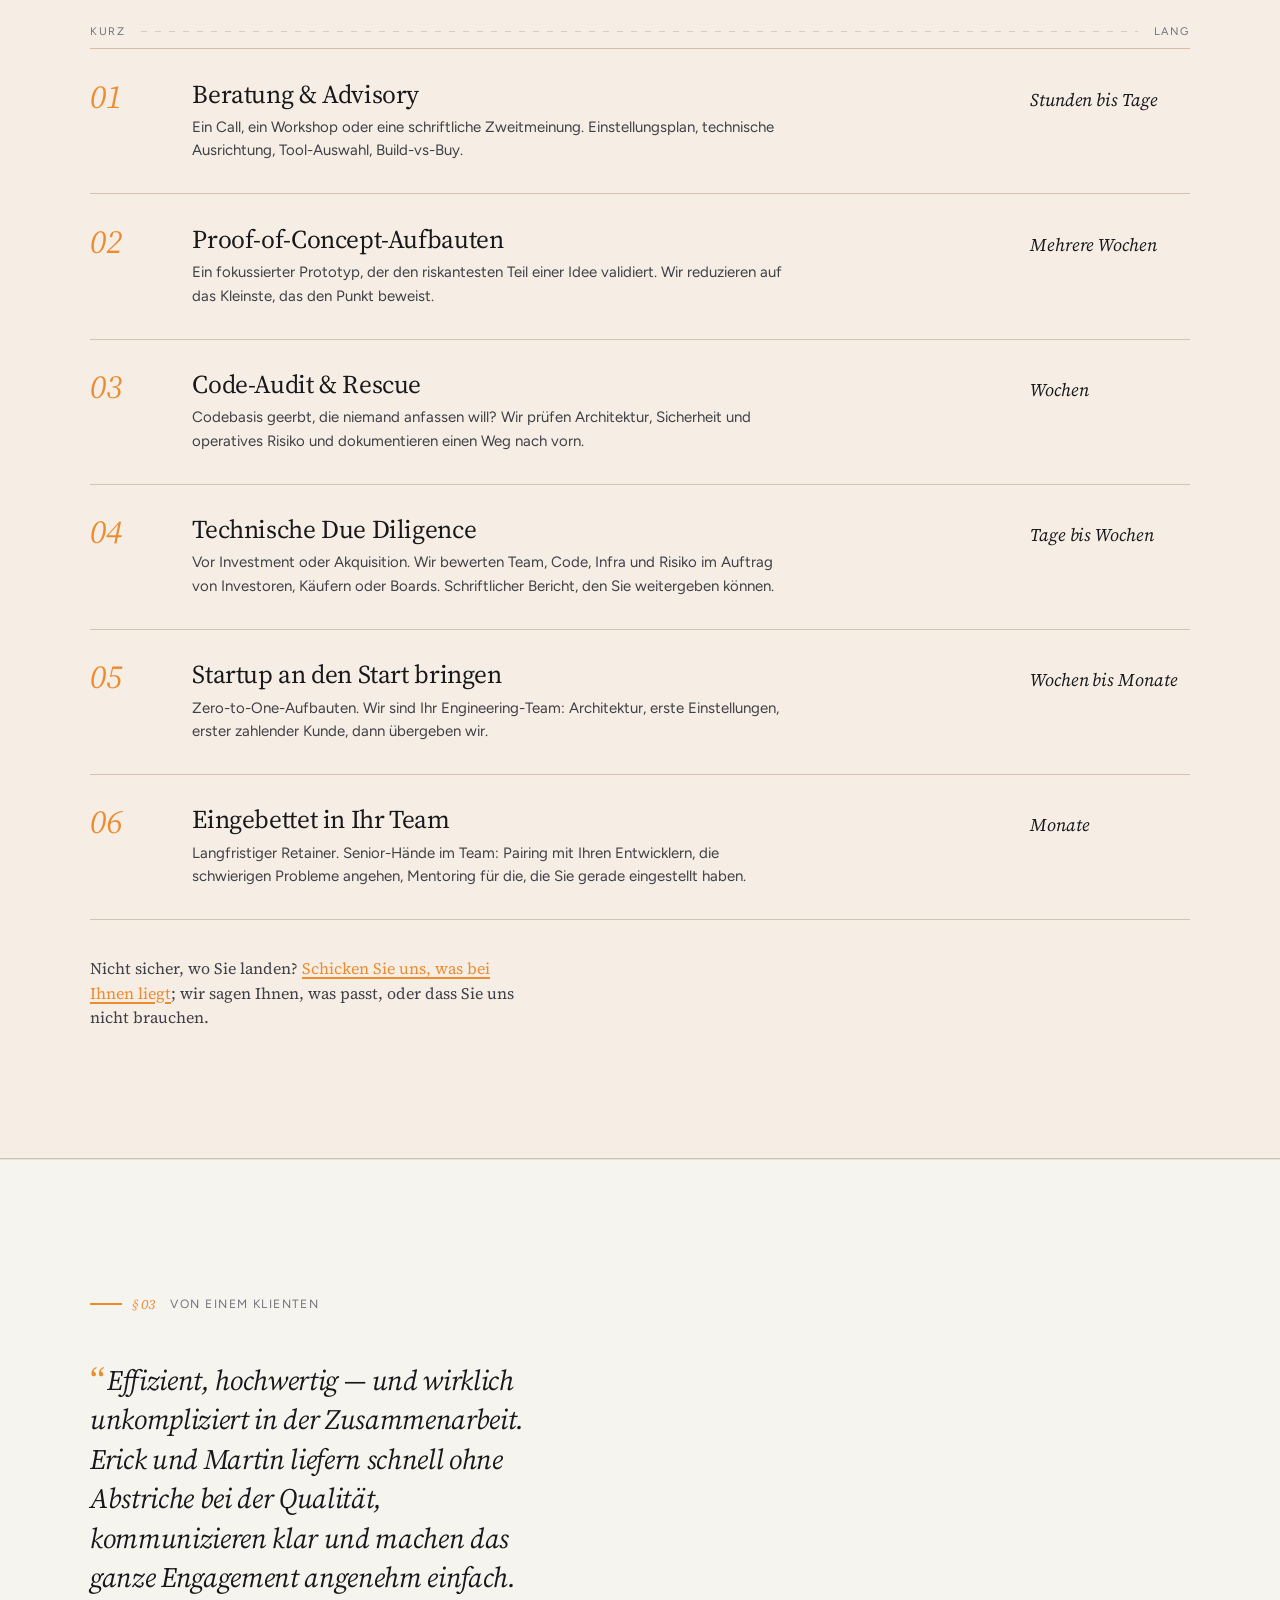
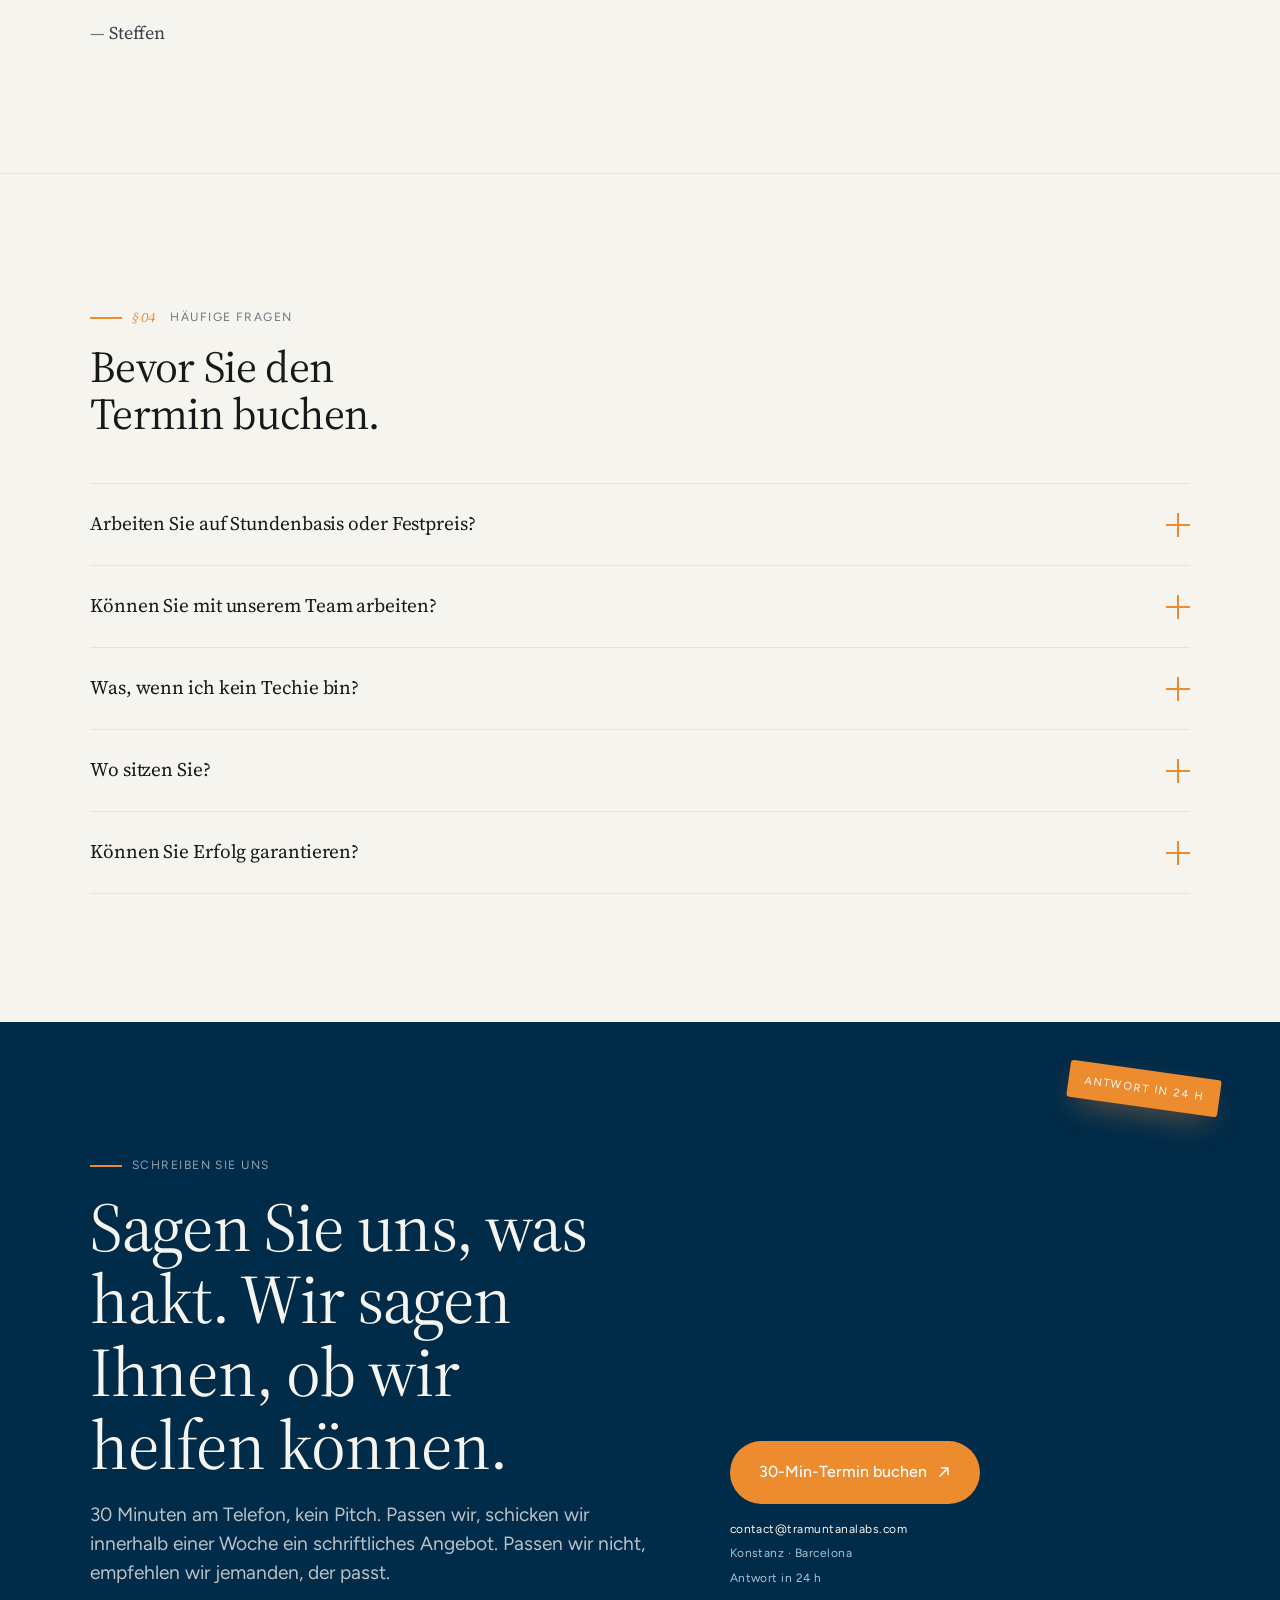
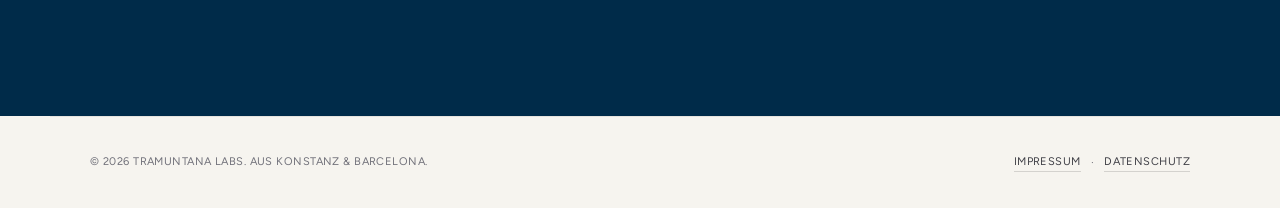
==== commit 485a821e: "Add testimonial" ====
--- a/de/index.html
+++ b/de/index.html
@@ -22,7 +22,7 @@
 <nav class="nav">
   <input type="checkbox" id="nav-toggle" class="nav-toggle-input" />
   <div class="wrap nav-inner">
-    <a href="#top" class="brand">
+    <a href="/de/" class="brand">
       <span class="brand-mark" aria-hidden="true">
         <img src="../logo.png" alt="" class="brand-logo" />
       </span>
@@ -36,8 +36,8 @@
       <a class="nav-link" href="#services">Leistungen</a>
       <a class="nav-link" href="#faq">FAQ</a>
       <div class="lang" role="group" aria-label="Sprache">
-        <a href="../index.html" hreflang="en" lang="en" class="">en</a>
-        <a href="index.html" hreflang="de" lang="de" class="is-active">de</a>
+        <a href="/" hreflang="en" lang="en" class="">en</a>
+        <a href="/de/" hreflang="de" lang="de" class="is-active">de</a>
       </div>
       <a class="btn btn-primary" href="https://calendar.proton.me/bookings#Kh6A4mLSkcbogW-XjE4umm7sPW2R3TcdPqa_r0yPIsw=" target="_blank" rel="noopener">
         <span>Termin buchen</span>
@@ -320,10 +320,27 @@
   </div>
 </section>
 
-<section class="section" id="faq">
+<section class="section testimonial" id="testimonial">
   <div class="wrap">
     <div class="eyebrow">
       <span class="sec-num">§ 03</span>
+      <span>Von einem Klienten</span>
+    </div>
+    <figure class="testimonial-card">
+      <blockquote class="testimonial-quote">
+        <p>Effizient, hochwertig — und wirklich unkompliziert in der Zusammenarbeit. Erick und Martin liefern schnell ohne Abstriche bei der Qualität, kommunizieren klar und machen das ganze Engagement angenehm einfach.</p>
+      </blockquote>
+      <figcaption class="testimonial-cite">
+        <cite>Steffen</cite>
+      </figcaption>
+    </figure>
+  </div>
+</section>
+
+<section class="section" id="faq">
+  <div class="wrap">
+    <div class="eyebrow">
+      <span class="sec-num">§ 04</span>
       <span>Häufige Fragen</span>
     </div>
     <h2 style="margin-top:16px;max-width:18ch">Bevor Sie den Termin buchen.</h2>
@@ -394,9 +411,9 @@
 <footer class="wrap foot">
   <span>© 2026 Tramuntana Labs. Aus Konstanz &amp; Barcelona.</span>
   <span class="foot-links">
-    <a href="impressum.html">Impressum</a>
+    <a href="/de/impressum.html">Impressum</a>
     <span aria-hidden="true">·</span>
-    <a href="impressum.html#privacy">Datenschutz</a>
+    <a href="/de/impressum.html#privacy">Datenschutz</a>
   </span>
 </footer>
 
--- a/styles.css
+++ b/styles.css
@@ -932,6 +932,51 @@
 .svc-range .svc-range-item { border-bottom-color: color-mix(in oklab, var(--accent) 14%, var(--rule-strong)); }
 
 .eng-deep { border-top: 1px solid var(--rule); }
+
+/* ── Testimonial ─────────────────────────────────────────── */
+.testimonial-card {
+  margin: clamp(28px, 3.6vw, 48px) 0 0;
+  max-width: 46ch;
+}
+.testimonial-quote {
+  margin: 0;
+  padding: 0;
+}
+.testimonial-quote p {
+  margin: 0;
+  font-family: var(--font-serif);
+  font-style: italic;
+  font-size: clamp(24px, 2.2vw, 34px);
+  line-height: 1.4;
+  letter-spacing: -.012em;
+  color: var(--ink);
+  hanging-punctuation: first allow-end;
+}
+.testimonial-quote p::before {
+  content: "\201C";
+  color: var(--accent);
+  font-style: normal;
+  font-size: 1.35em;
+  line-height: 0;
+  vertical-align: -0.12em;
+  margin-right: .06em;
+}
+.testimonial-cite {
+  margin: clamp(18px, 2.2vw, 24px) 0 0;
+  padding: 0;
+  font-family: var(--font-serif);
+  font-size: clamp(17px, 1.4vw, 20px);
+  line-height: 1.3;
+  color: var(--ink-2);
+}
+.testimonial-cite cite {
+  font-style: normal;
+}
+.testimonial-cite cite::before {
+  content: "\2014\00a0";
+  color: var(--ink-3);
+}
+
 .section#faq { border-top: 1px solid var(--rule); }
 
 /* ── Dark slab tokens (Mediterranean default) ─────────── */
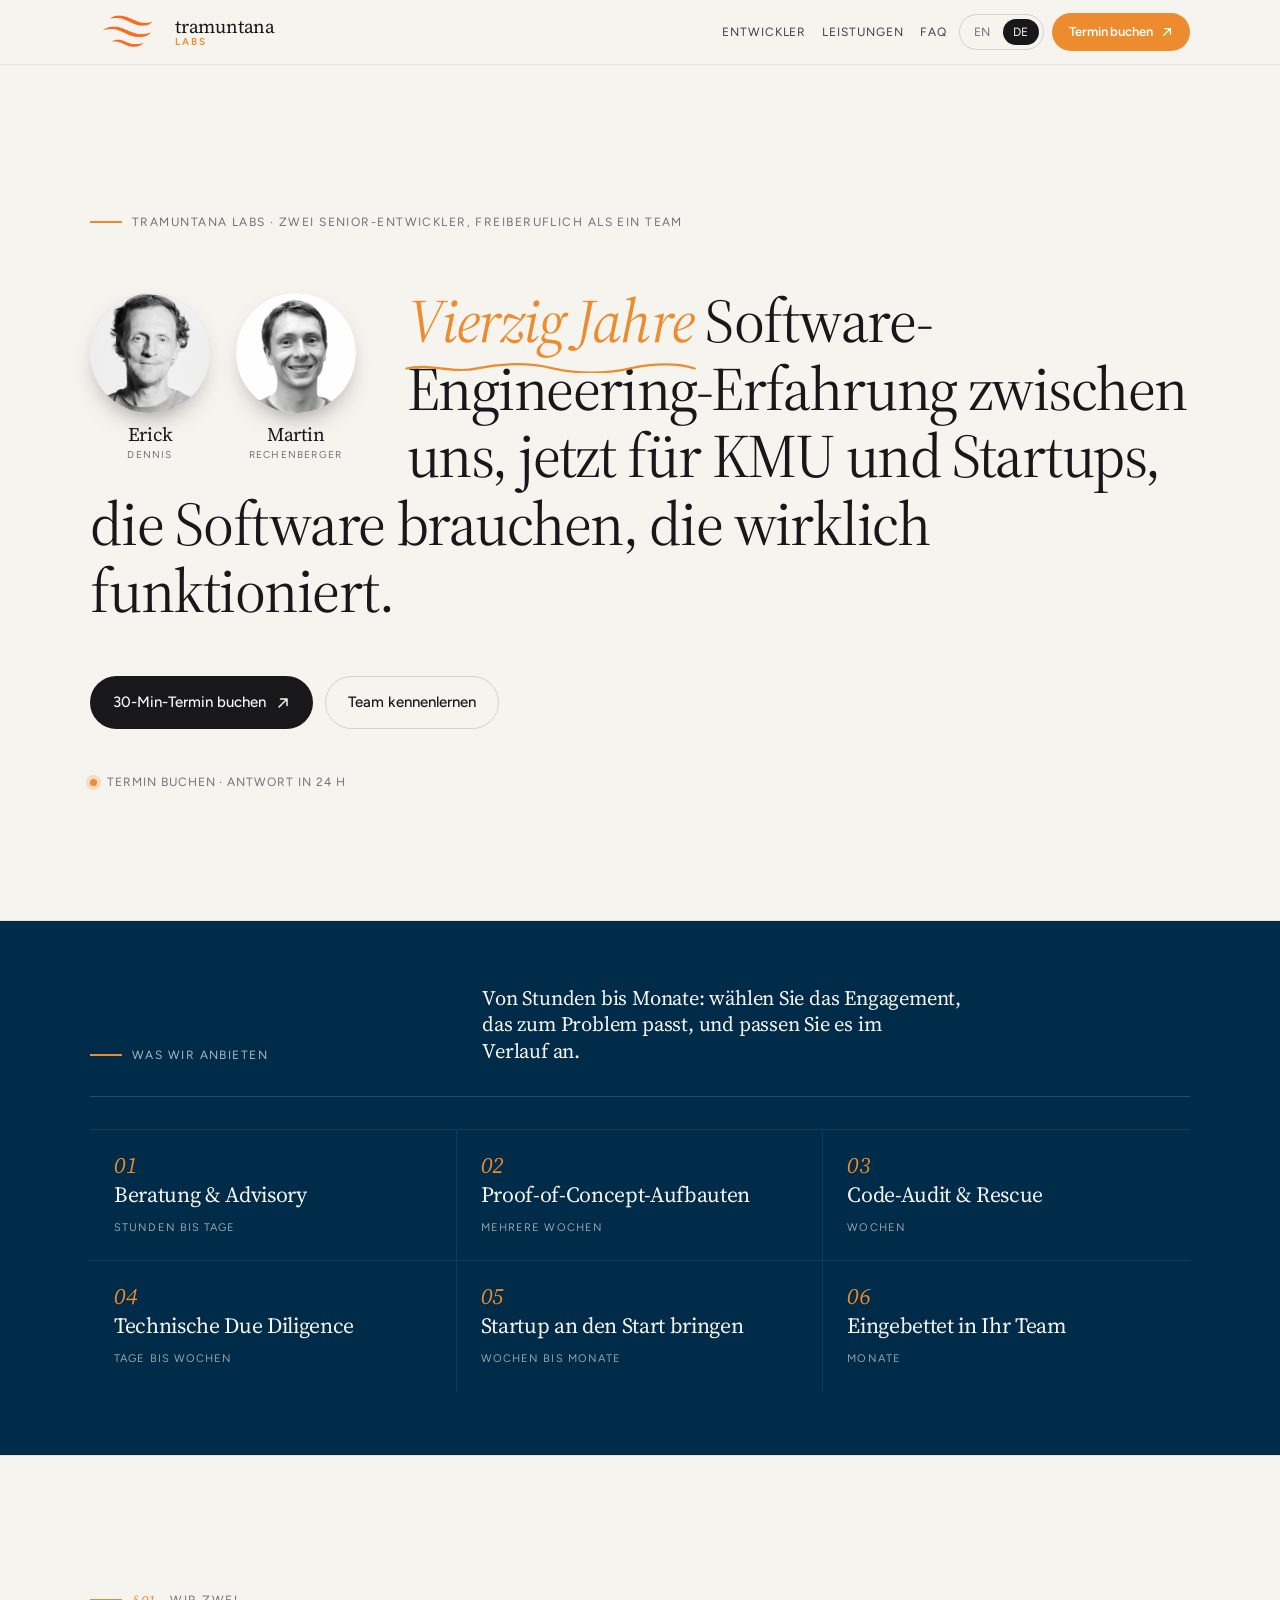
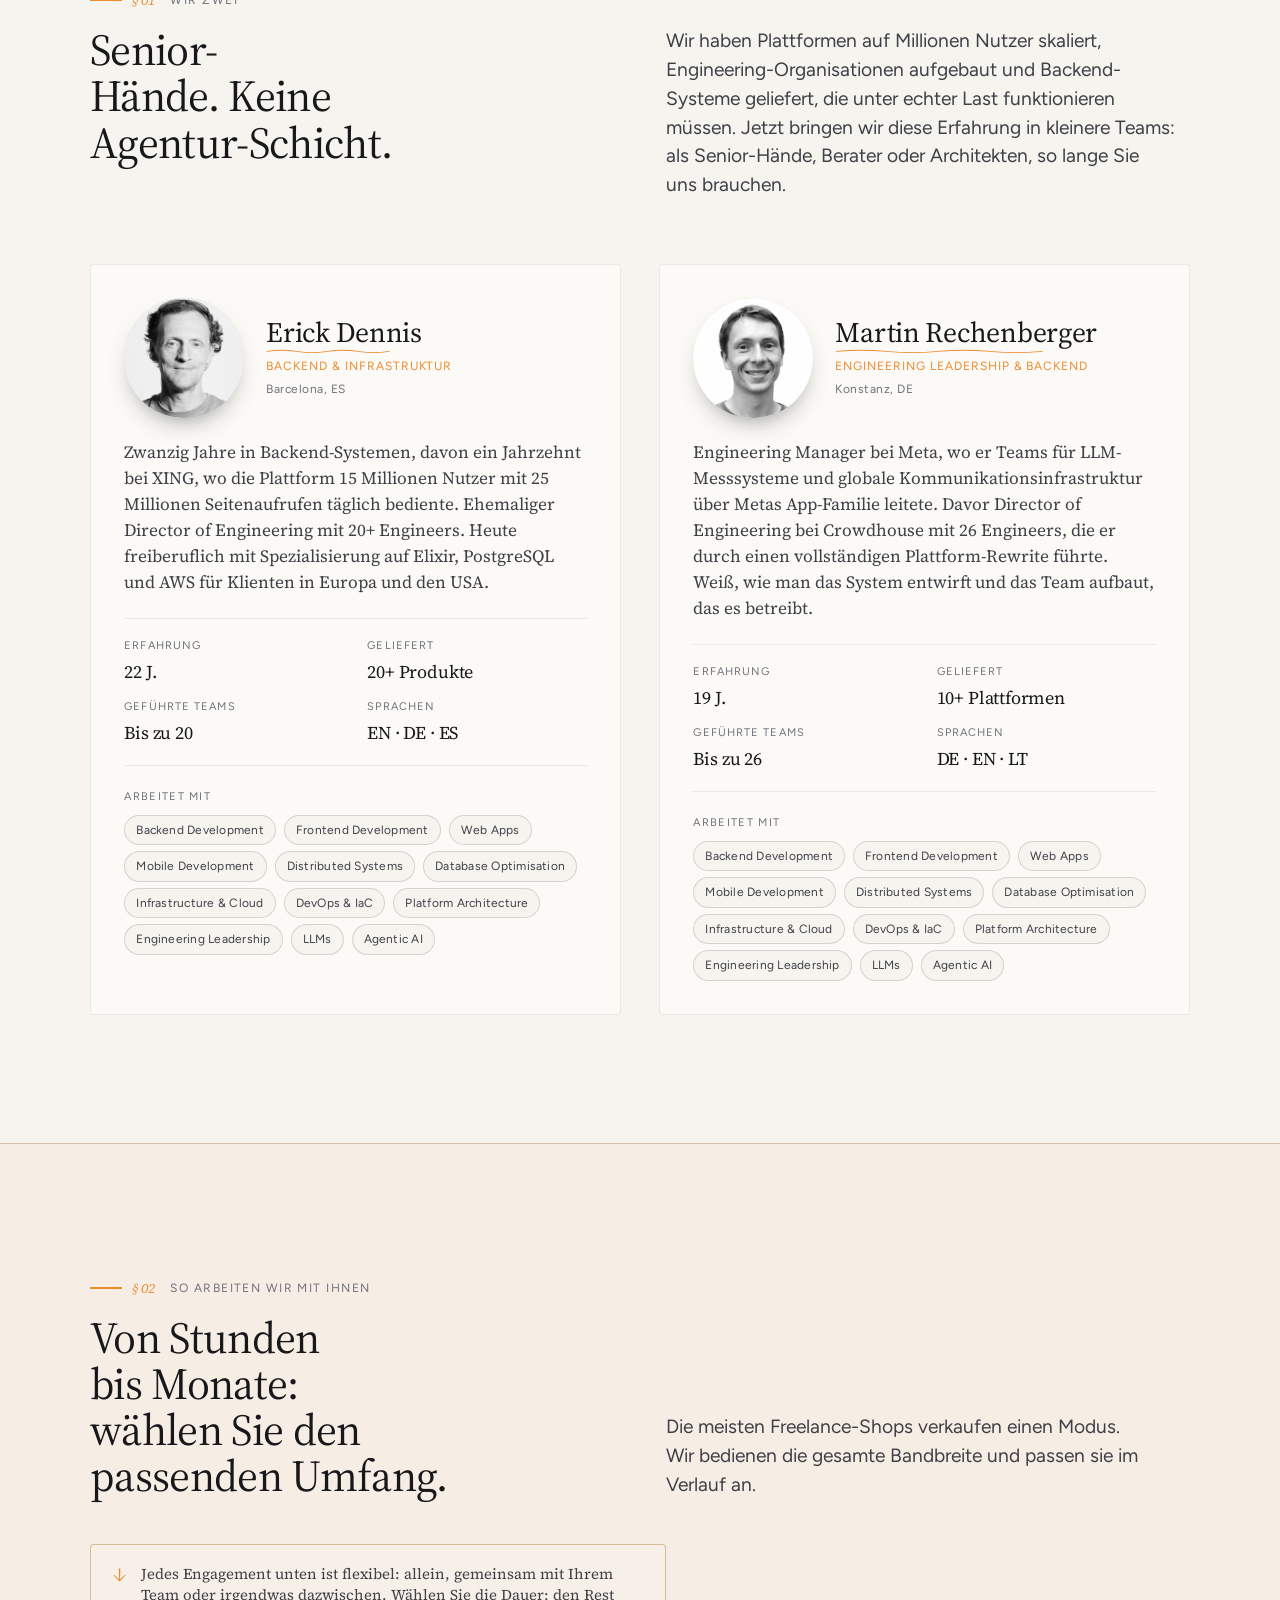
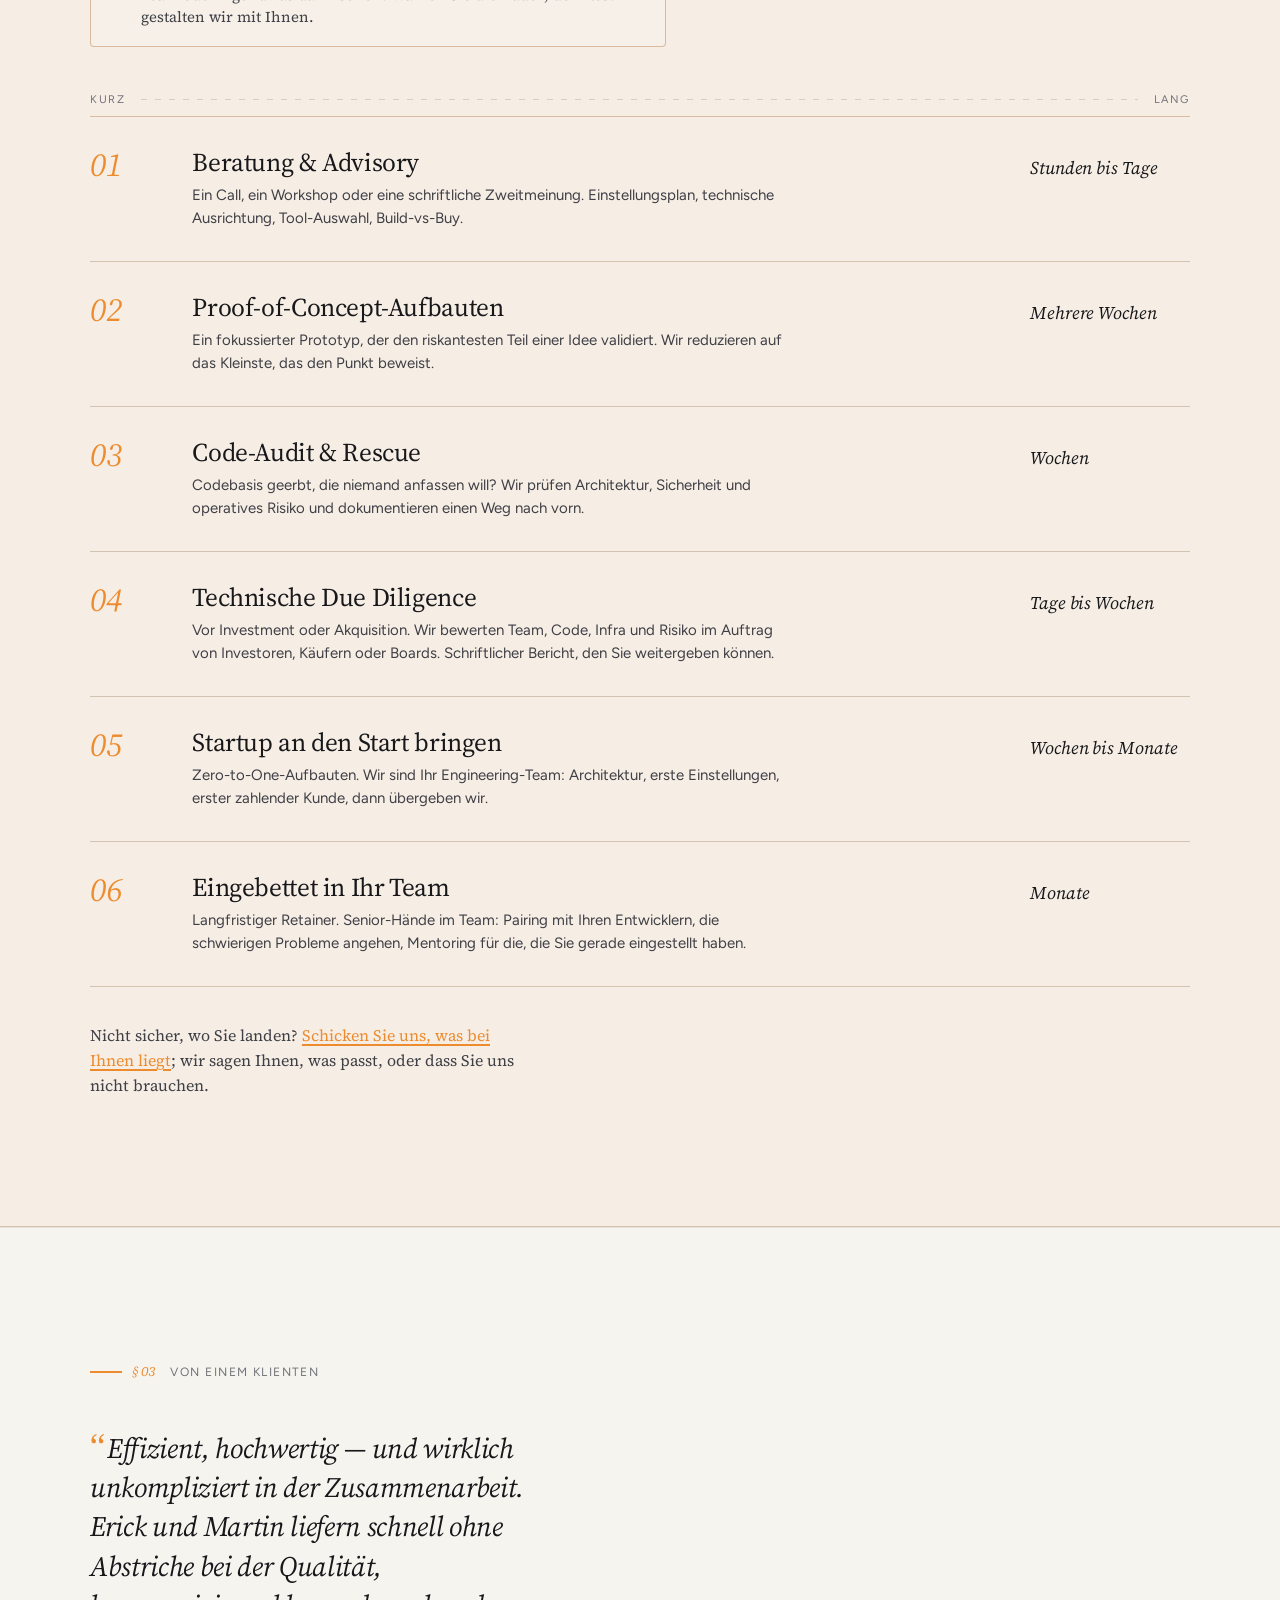
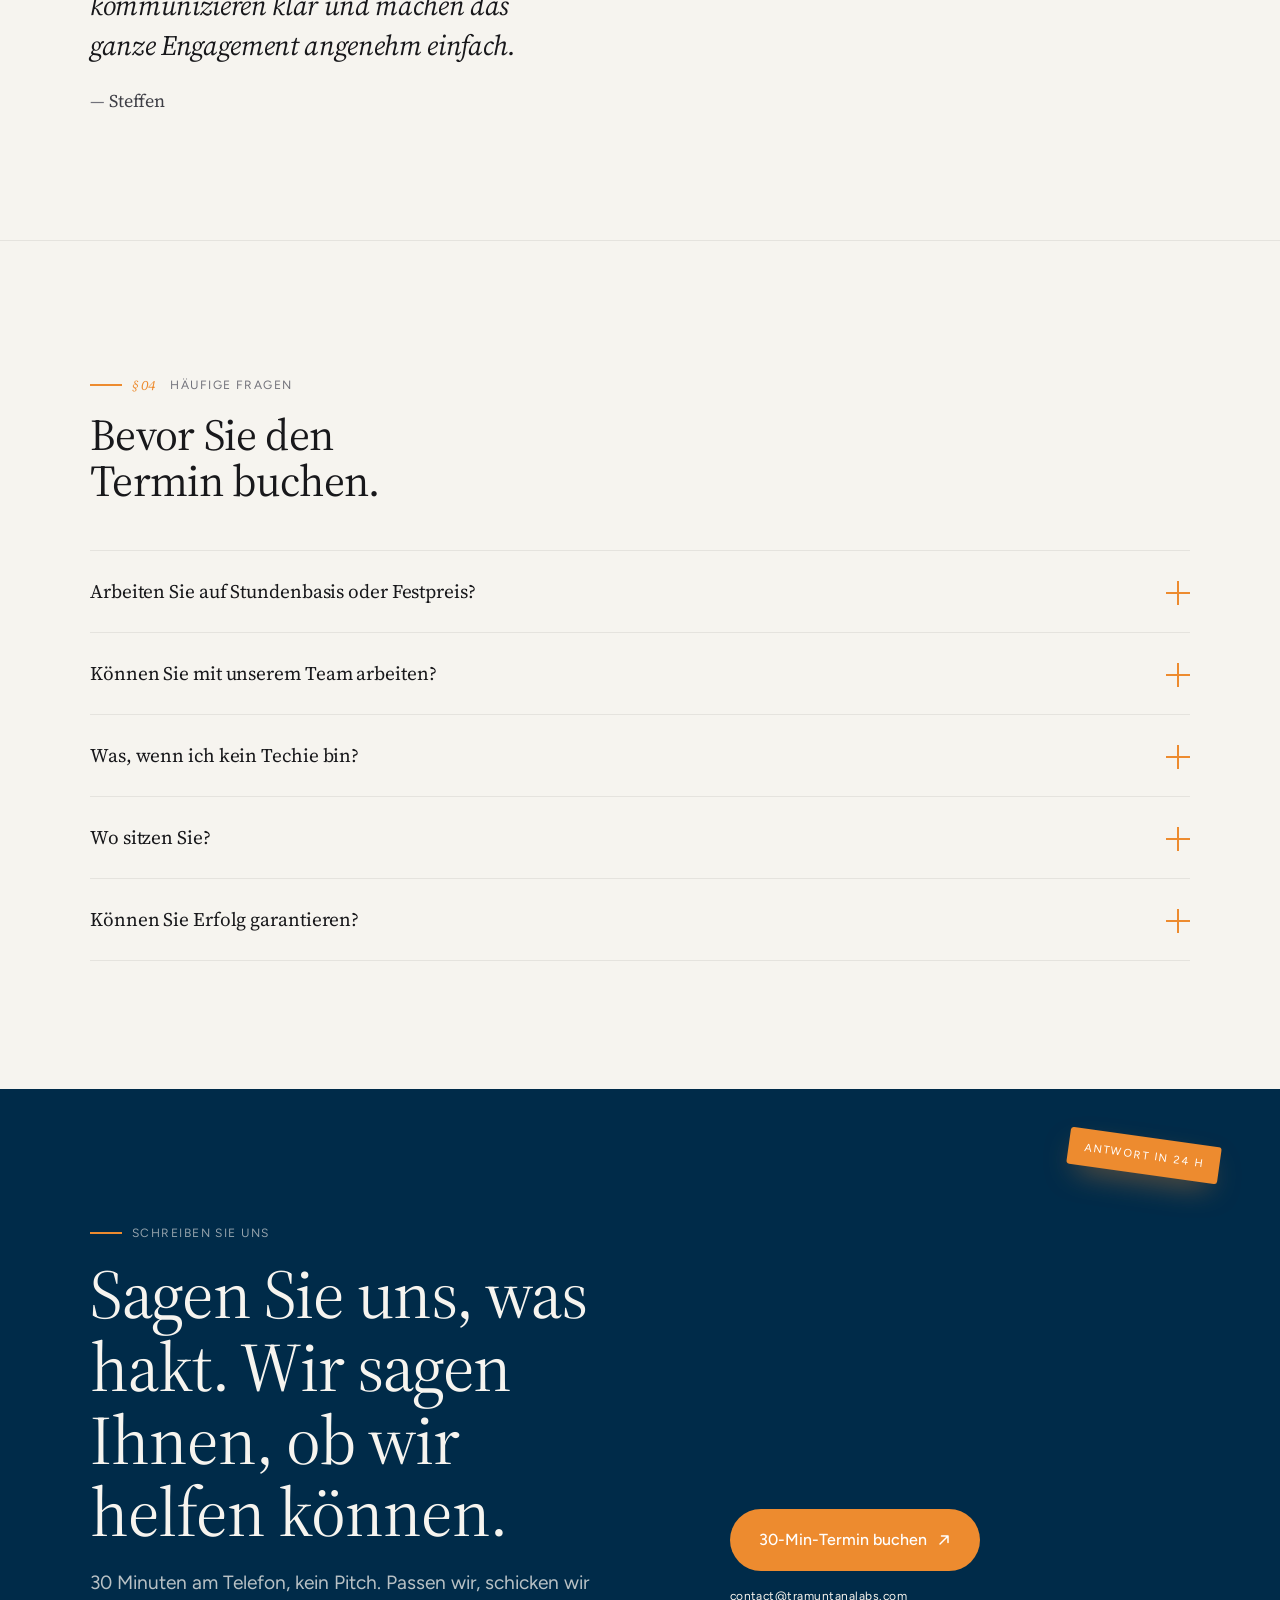
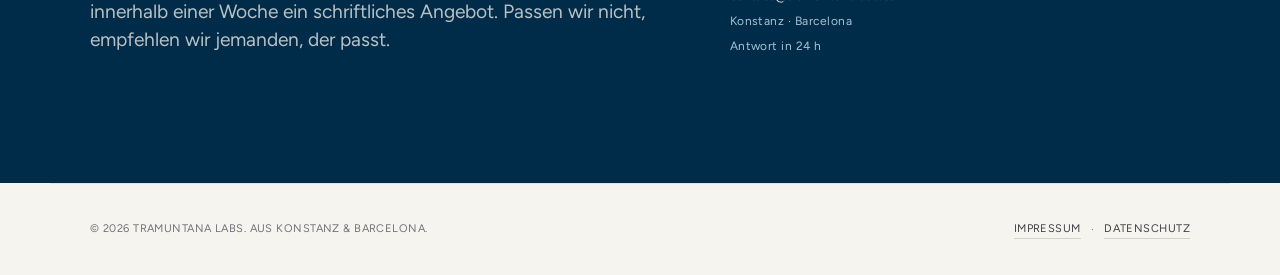
==== commit ab08daf6: "SEO: canonical tags, keyword-optimised meta, WebP images - Add canonical link to all 4 pages - Updat" ====
--- a/de/index.html
+++ b/de/index.html
@@ -3,11 +3,12 @@
 <head>
   <meta charset="UTF-8" />
   <meta name="viewport" content="width=device-width, initial-scale=1.0" />
-  <title>Tramuntana Labs — Erick &amp; Martin, Senior-Entwickler für KMU und Startups</title>
-  <meta name="description" content="Zwei Senior-Entwickler. Vom fokussierten Audit bis zum langfristigen Retainer, solo oder gemeinsam mit Ihrem Team." />
+  <title>Software-Engineering-Beratung für KMU und Startups | Tramuntana Labs</title>
+  <meta name="description" content="Zwei Senior-Software-Entwickler für Ihr Projekt. Code-Audits, Startup-Aufbau, technische Due Diligence und langfristige Retainer. Remote, Europa." />
   <link rel="alternate" hreflang="en" href="https://tramuntanalabs.com/" />
   <link rel="alternate" hreflang="de" href="https://tramuntanalabs.com/de/" />
   <link rel="alternate" hreflang="x-default" href="https://tramuntanalabs.com/" />
+  <link rel="canonical" href="https://tramuntanalabs.com/de/" />
   <link rel="icon" href="../favicon.ico" sizes="any" />
   <link rel="icon" type="image/png" sizes="32x32" href="../favicon-32x32.png" />
   <link rel="icon" type="image/png" sizes="16x16" href="../favicon-16x16.png" />
@@ -24,7 +25,10 @@
   <div class="wrap nav-inner">
     <a href="/de/" class="brand">
       <span class="brand-mark" aria-hidden="true">
-        <img src="../logo.png" alt="" class="brand-logo" />
+        <picture>
+          <source srcset="../logo.webp" type="image/webp">
+          <img src="../logo.png" alt="" class="brand-logo" />
+        </picture>
       </span>
       <span class="brand-wordmark">
         <span class="brand-name">tramuntana</span>
@@ -66,7 +70,10 @@
           <span class="pl-avatar" style="width:120px;height:120px;transform:rotate(3deg)" aria-label="Erick Dennis" title="Erick Dennis">
             <span class="pl-avatar-stripes" aria-hidden="true"></span>
             <span class="pl-avatar-initials" aria-hidden="true">ED</span>
-            <img class="pl-avatar-photo pl-avatar-photo--bw" src="../erick-dennis-profile.jpeg" alt="Erick Dennis" />
+            <picture>
+              <source srcset="../erick-dennis-profile.webp" type="image/webp">
+              <img class="pl-avatar-photo pl-avatar-photo--bw" src="../erick-dennis-profile.jpeg" alt="Erick Dennis" />
+            </picture>
           </span>
           <figcaption class="hero-e-person-name">
             <span class="hero-e-person-first">Erick</span>
@@ -77,7 +84,10 @@
           <span class="pl-avatar" style="width:120px;height:120px;transform:rotate(-3deg)" aria-label="Martin Rechenberger" title="Martin Rechenberger">
             <span class="pl-avatar-stripes" aria-hidden="true"></span>
             <span class="pl-avatar-initials" aria-hidden="true">MR</span>
-            <img class="pl-avatar-photo" src="../martin-rechenberger.256x256.png" alt="Martin Rechenberger" />
+            <picture>
+              <source srcset="../martin-rechenberger.256x256.webp" type="image/webp">
+              <img class="pl-avatar-photo" src="../martin-rechenberger.256x256.png" alt="Martin Rechenberger" />
+            </picture>
           </span>
           <figcaption class="hero-e-person-name">
             <span class="hero-e-person-first">Martin</span>
@@ -86,7 +96,7 @@
         </figure>
       </div>
       <h1 class="hero-e-display">
-        <span class="accent-scribble">Vierzig Jahre</span><span> Senior-Engineering zwischen uns, jetzt für KMU und Startups, die Software brauchen, die wirklich funktioniert.</span>
+        <span class="accent-scribble">Vierzig Jahre</span><span> Software-Engineering-Erfahrung zwischen uns, jetzt für KMU und Startups, die Software brauchen, die wirklich funktioniert.</span>
       </h1>
       <div class="hero-e-actions">
         <a class="btn btn-primary" href="https://calendar.proton.me/bookings#Kh6A4mLSkcbogW-XjE4umm7sPW2R3TcdPqa_r0yPIsw=" target="_blank" rel="noopener">
@@ -162,7 +172,10 @@
           <span class="pl-avatar" style="width:120px;height:120px;transform:rotate(2deg)" aria-label="Erick Dennis" title="Erick Dennis">
             <span class="pl-avatar-stripes" aria-hidden="true"></span>
             <span class="pl-avatar-initials" aria-hidden="true">ED</span>
-            <img class="pl-avatar-photo pl-avatar-photo--bw" src="../erick-dennis-profile.jpeg" alt="Erick Dennis" />
+            <picture>
+              <source srcset="../erick-dennis-profile.webp" type="image/webp">
+              <img class="pl-avatar-photo pl-avatar-photo--bw" src="../erick-dennis-profile.jpeg" alt="Erick Dennis" />
+            </picture>
           </span>
           <div class="eng-deep-id">
             <h3>Erick Dennis</h3>
@@ -199,7 +212,10 @@
           <span class="pl-avatar" style="width:120px;height:120px;transform:rotate(-2deg)" aria-label="Martin Rechenberger" title="Martin Rechenberger">
             <span class="pl-avatar-stripes" aria-hidden="true"></span>
             <span class="pl-avatar-initials" aria-hidden="true">MR</span>
-            <img class="pl-avatar-photo" src="../martin-rechenberger.256x256.png" alt="Martin Rechenberger" />
+            <picture>
+              <source srcset="../martin-rechenberger.256x256.webp" type="image/webp">
+              <img class="pl-avatar-photo" src="../martin-rechenberger.256x256.png" alt="Martin Rechenberger" />
+            </picture>
           </span>
           <div class="eng-deep-id">
             <h3>Martin Rechenberger</h3>
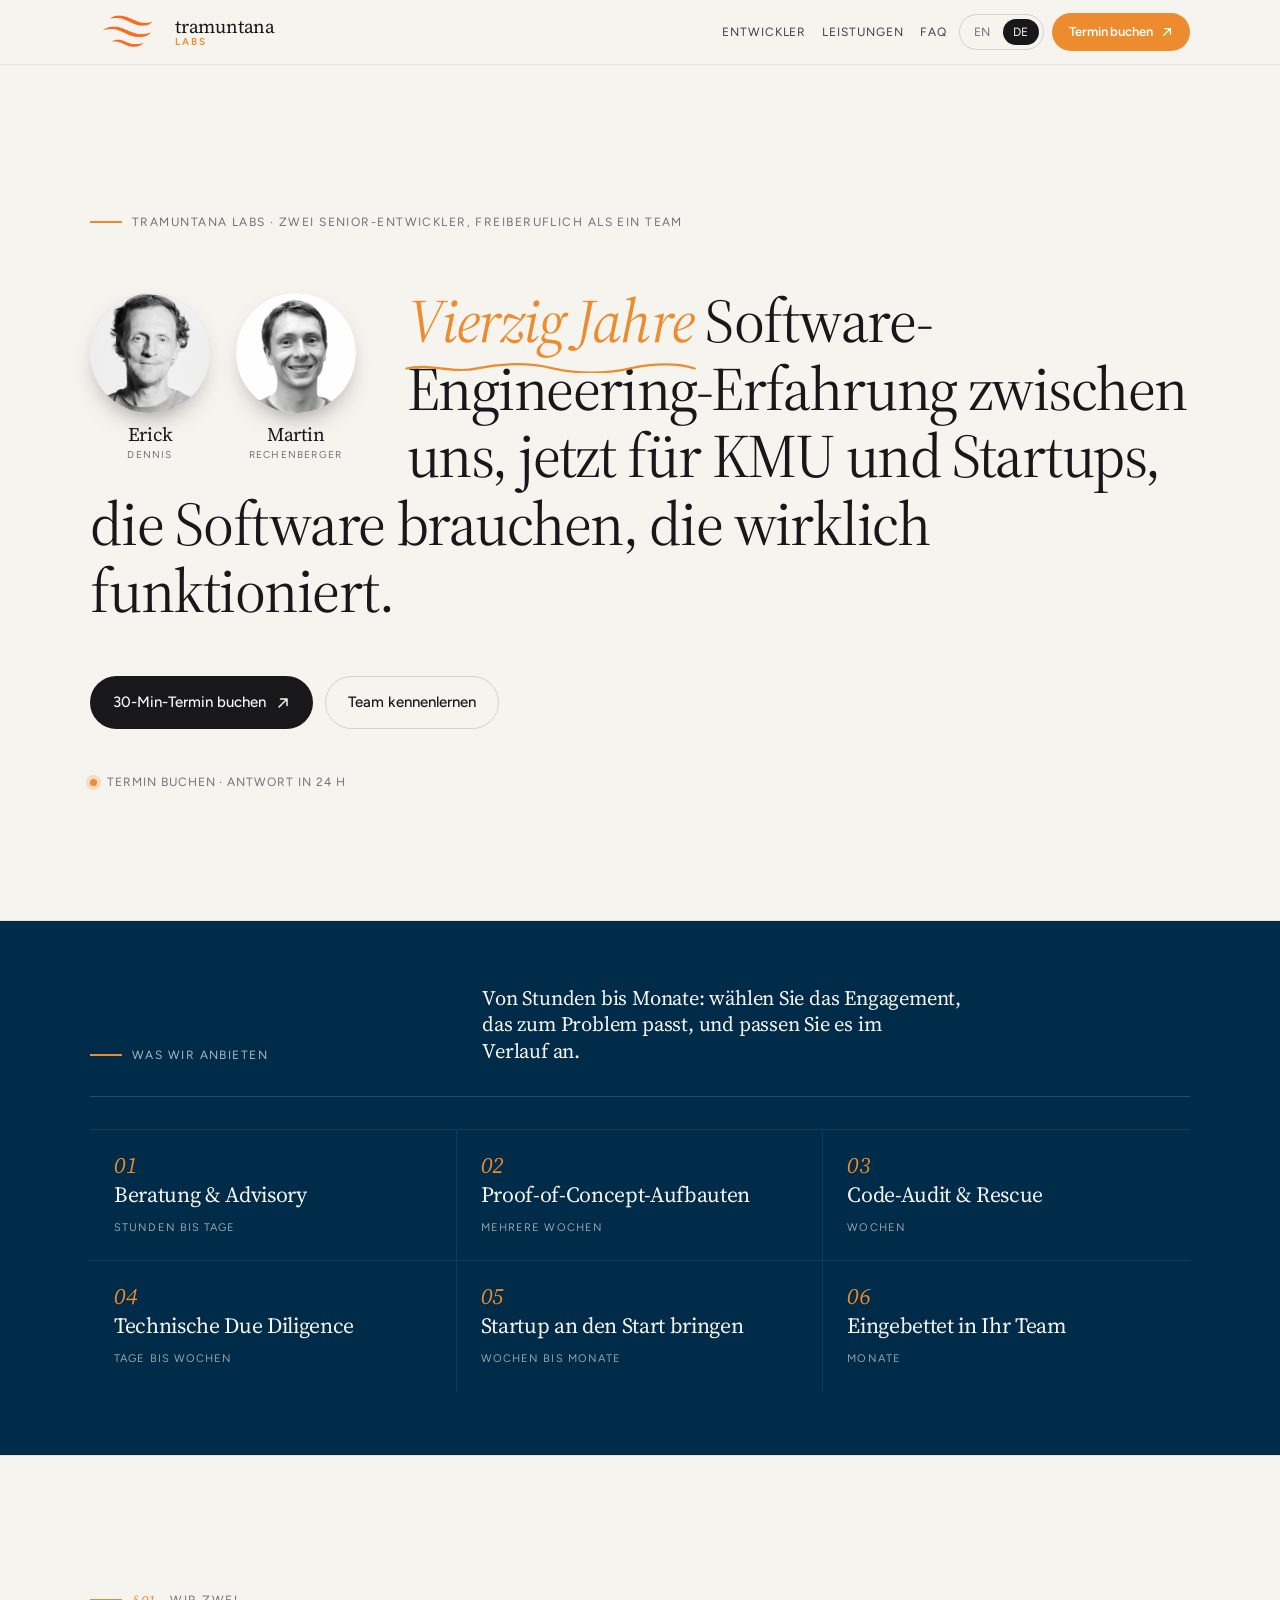
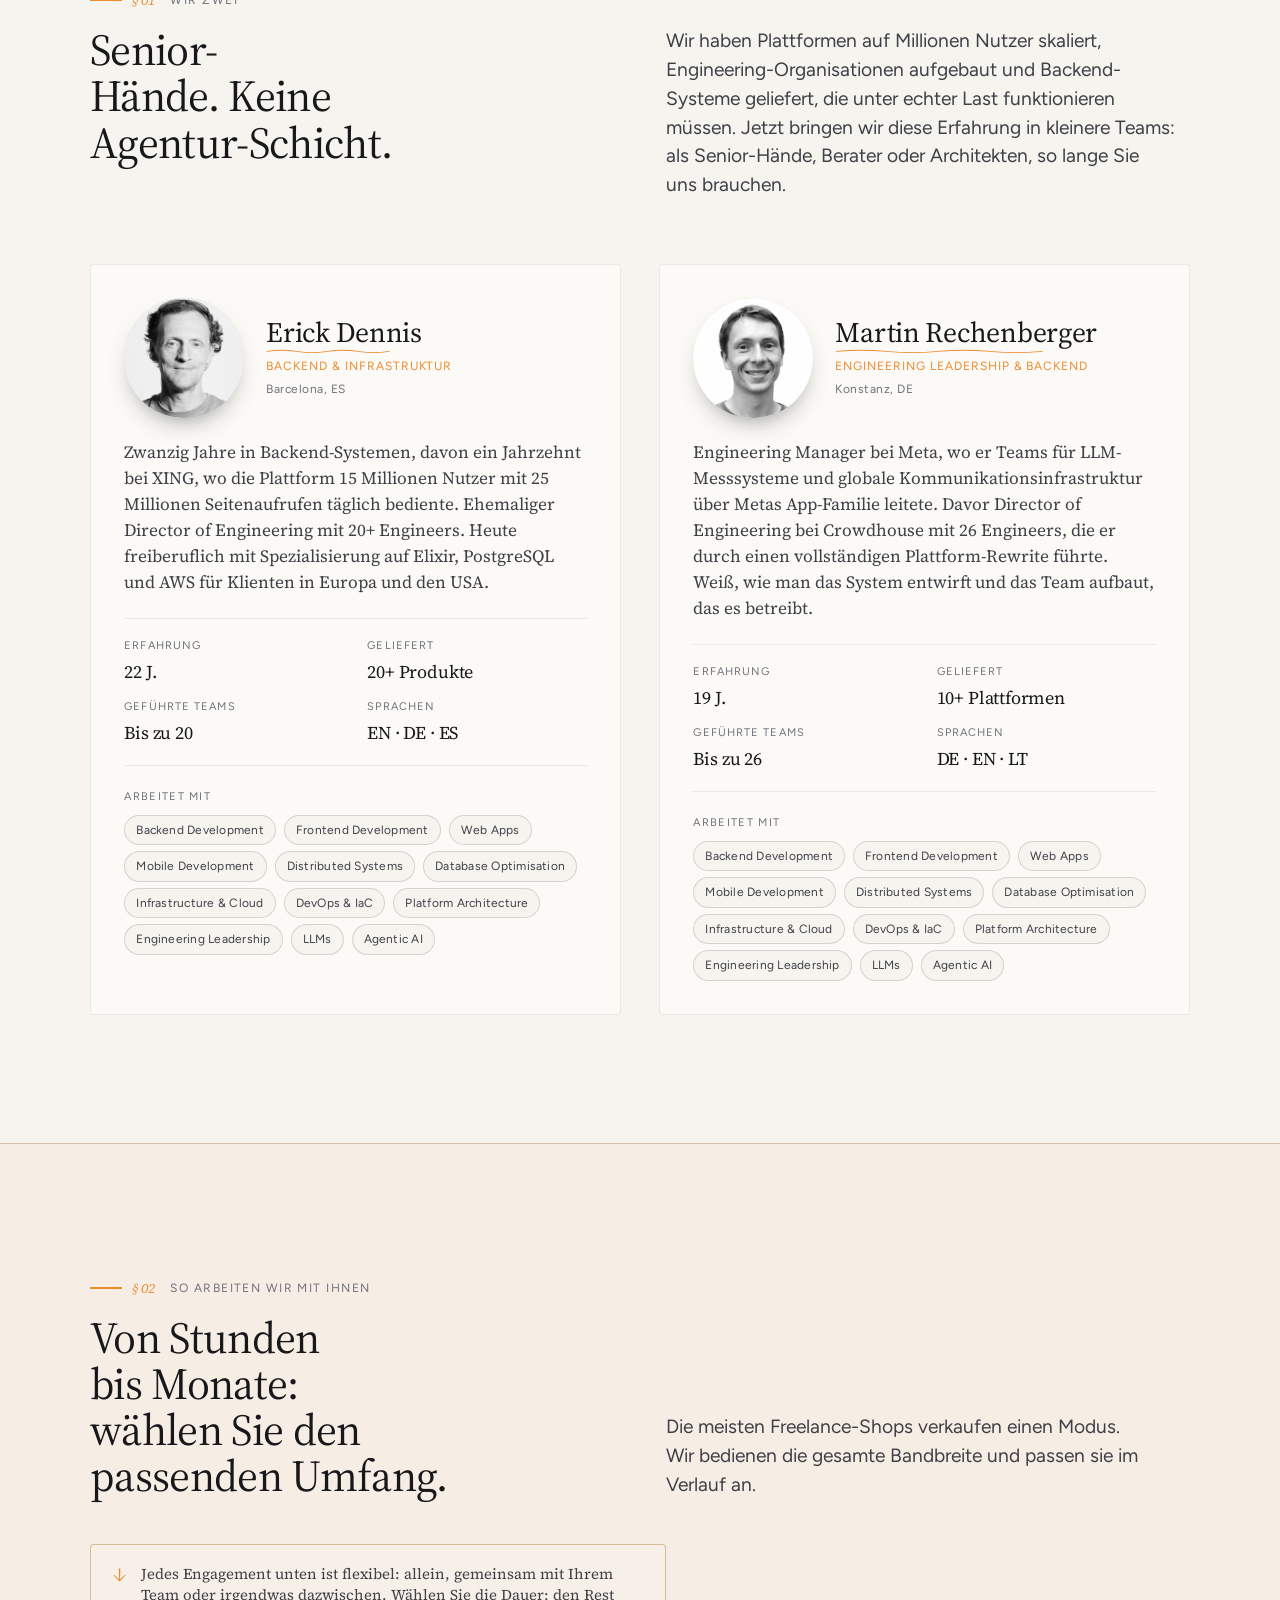
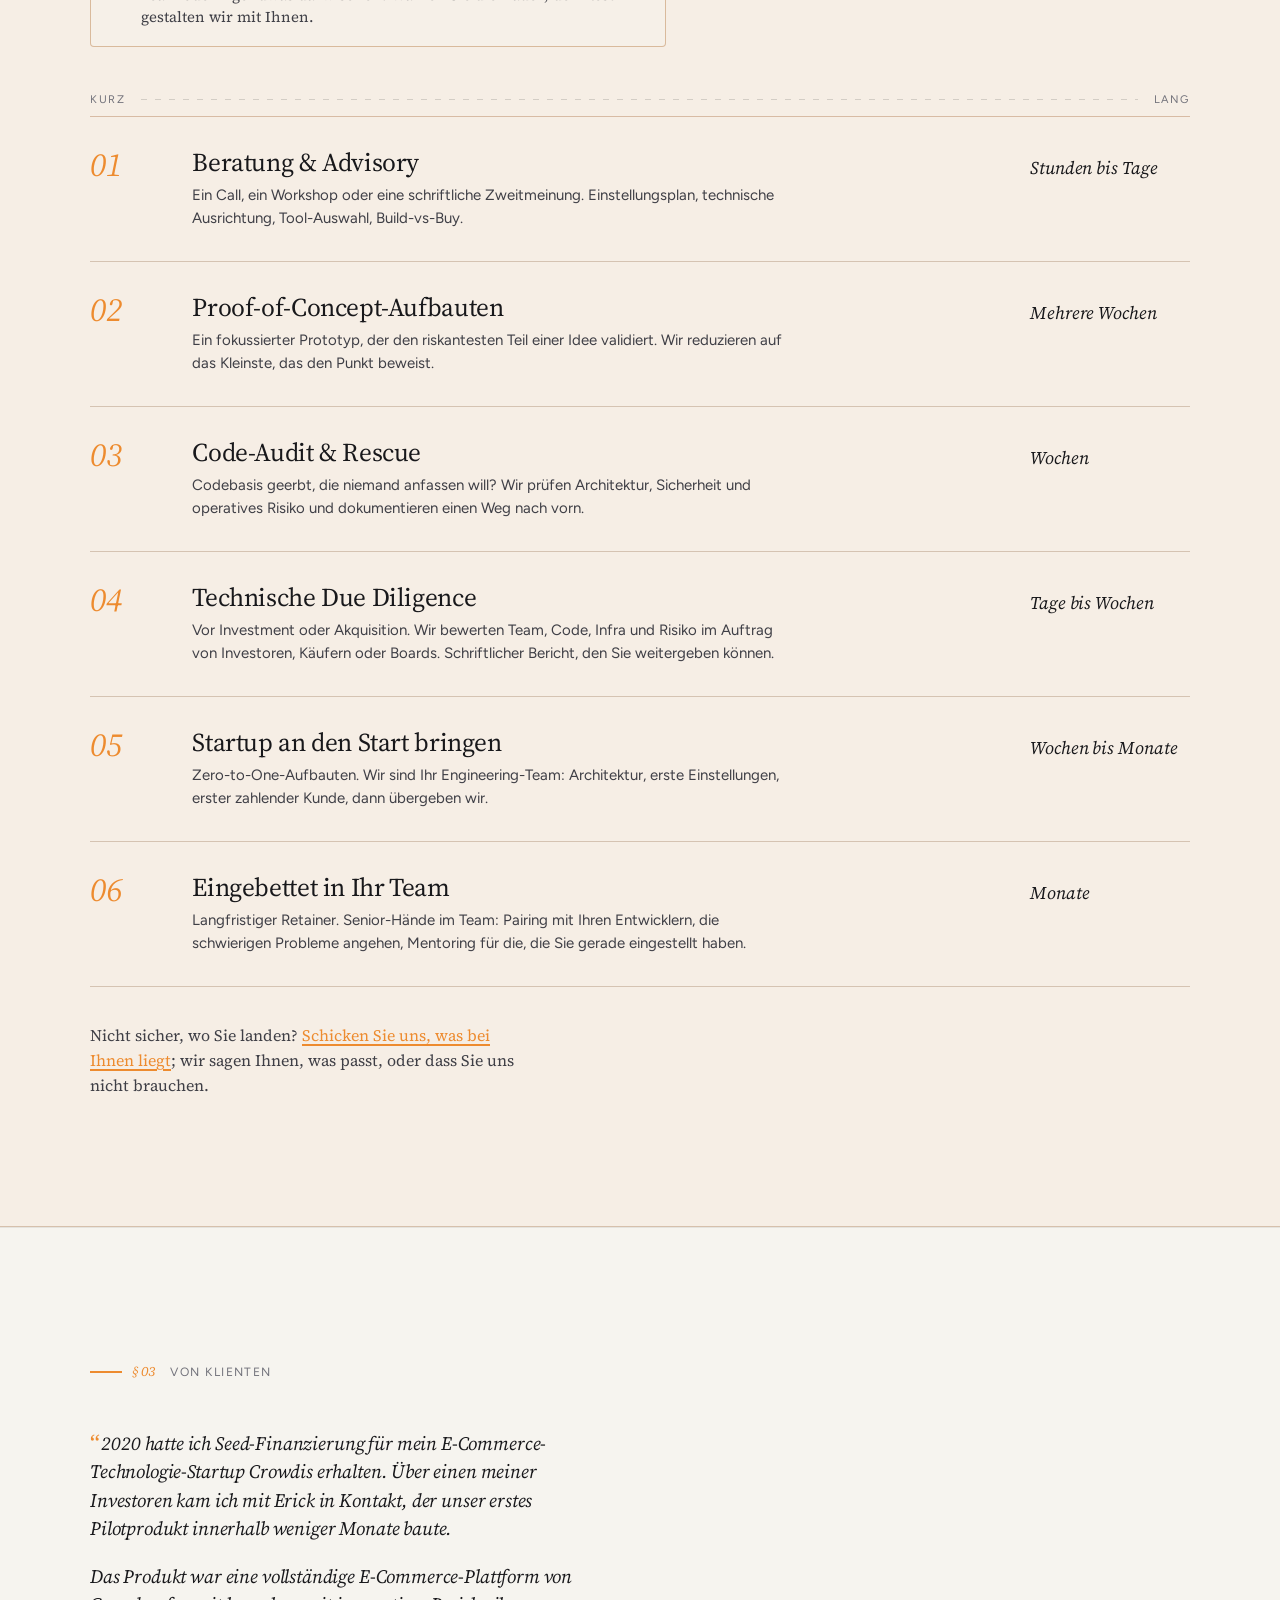
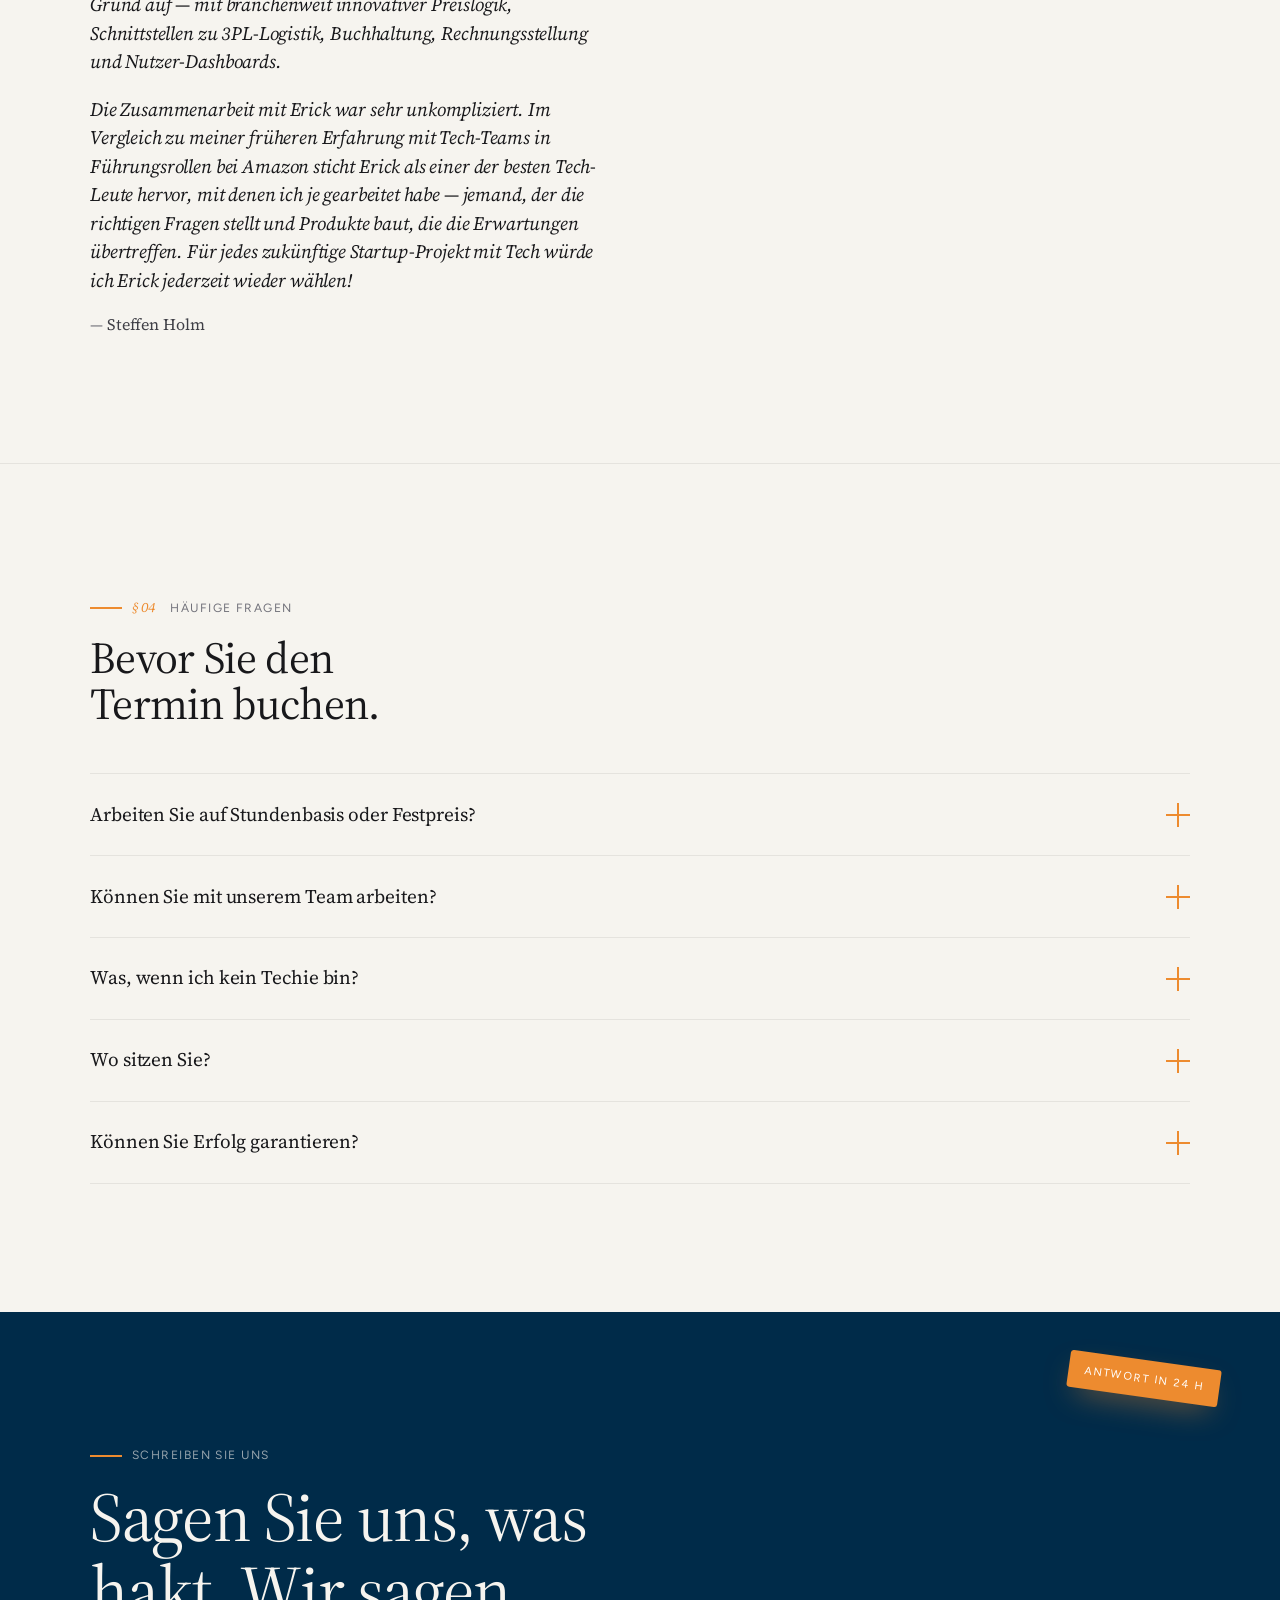
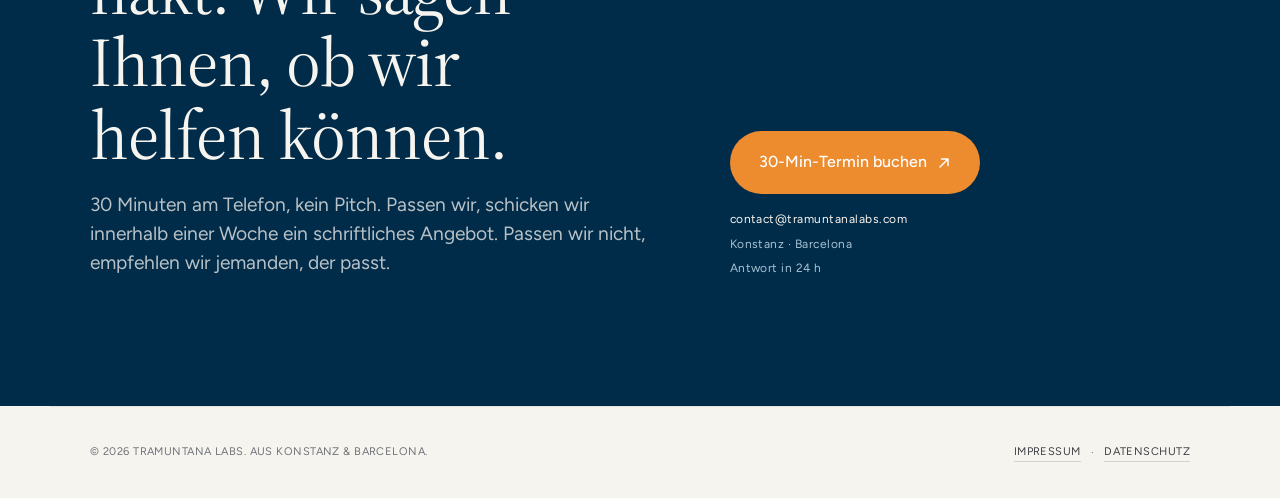
==== commit 2b041e92: "Add real testimonial from Steffen" ====
--- a/de/index.html
+++ b/de/index.html
@@ -340,14 +340,16 @@
   <div class="wrap">
     <div class="eyebrow">
       <span class="sec-num">§ 03</span>
-      <span>Von einem Klienten</span>
+      <span>Von Klienten</span>
     </div>
     <figure class="testimonial-card">
       <blockquote class="testimonial-quote">
-        <p>Effizient, hochwertig — und wirklich unkompliziert in der Zusammenarbeit. Erick und Martin liefern schnell ohne Abstriche bei der Qualität, kommunizieren klar und machen das ganze Engagement angenehm einfach.</p>
+        <p>2020 hatte ich Seed-Finanzierung für mein E-Commerce-Technologie-Startup Crowdis erhalten. Über einen meiner Investoren kam ich mit Erick in Kontakt, der unser erstes Pilotprodukt innerhalb weniger Monate baute.</p>
+        <p>Das Produkt war eine vollständige E-Commerce-Plattform von Grund auf — mit branchenweit innovativer Preislogik, Schnittstellen zu 3PL-Logistik, Buchhaltung, Rechnungsstellung und Nutzer-Dashboards.</p>
+        <p>Die Zusammenarbeit mit Erick war sehr unkompliziert. Im Vergleich zu meiner früheren Erfahrung mit Tech-Teams in Führungsrollen bei Amazon sticht Erick als einer der besten Tech-Leute hervor, mit denen ich je gearbeitet habe — jemand, der die richtigen Fragen stellt und Produkte baut, die die Erwartungen übertreffen. Für jedes zukünftige Startup-Projekt mit Tech würde ich Erick jederzeit wieder wählen!</p>
       </blockquote>
       <figcaption class="testimonial-cite">
-        <cite>Steffen</cite>
+        <cite><a href="https://www.linkedin.com/in/steffen-holm/" target="_blank" rel="noopener noreferrer">Steffen Holm</a></cite>
       </figcaption>
     </figure>
   </div>
--- a/styles.css
+++ b/styles.css
@@ -936,7 +936,10 @@
 /* ── Testimonial ─────────────────────────────────────────── */
 .testimonial-card {
   margin: clamp(28px, 3.6vw, 48px) 0 0;
-  max-width: 46ch;
+  max-width: 52ch;
+}
+.testimonial-quote p + p {
+  margin-top: 1em;
 }
 .testimonial-quote {
   margin: 0;
@@ -946,31 +949,40 @@
   margin: 0;
   font-family: var(--font-serif);
   font-style: italic;
-  font-size: clamp(24px, 2.2vw, 34px);
-  line-height: 1.4;
-  letter-spacing: -.012em;
+  font-size: clamp(19px, 1.45vw, 23px);
+  line-height: 1.5;
+  letter-spacing: -.008em;
   color: var(--ink);
   hanging-punctuation: first allow-end;
 }
-.testimonial-quote p::before {
+.testimonial-quote > p:first-child::before {
   content: "\201C";
   color: var(--accent);
   font-style: normal;
-  font-size: 1.35em;
+  font-size: 1.25em;
   line-height: 0;
   vertical-align: -0.12em;
   margin-right: .06em;
 }
 .testimonial-cite {
-  margin: clamp(18px, 2.2vw, 24px) 0 0;
+  margin: clamp(16px, 2vw, 20px) 0 0;
   padding: 0;
   font-family: var(--font-serif);
-  font-size: clamp(17px, 1.4vw, 20px);
+  font-size: clamp(16px, 1.2vw, 18px);
   line-height: 1.3;
   color: var(--ink-2);
 }
 .testimonial-cite cite {
   font-style: normal;
+}
+.testimonial-cite a {
+  color: inherit;
+  text-decoration: none;
+  border-bottom: 1px solid transparent;
+}
+.testimonial-cite a:hover {
+  color: var(--accent);
+  border-bottom-color: var(--accent);
 }
 .testimonial-cite cite::before {
   content: "\2014\00a0";
